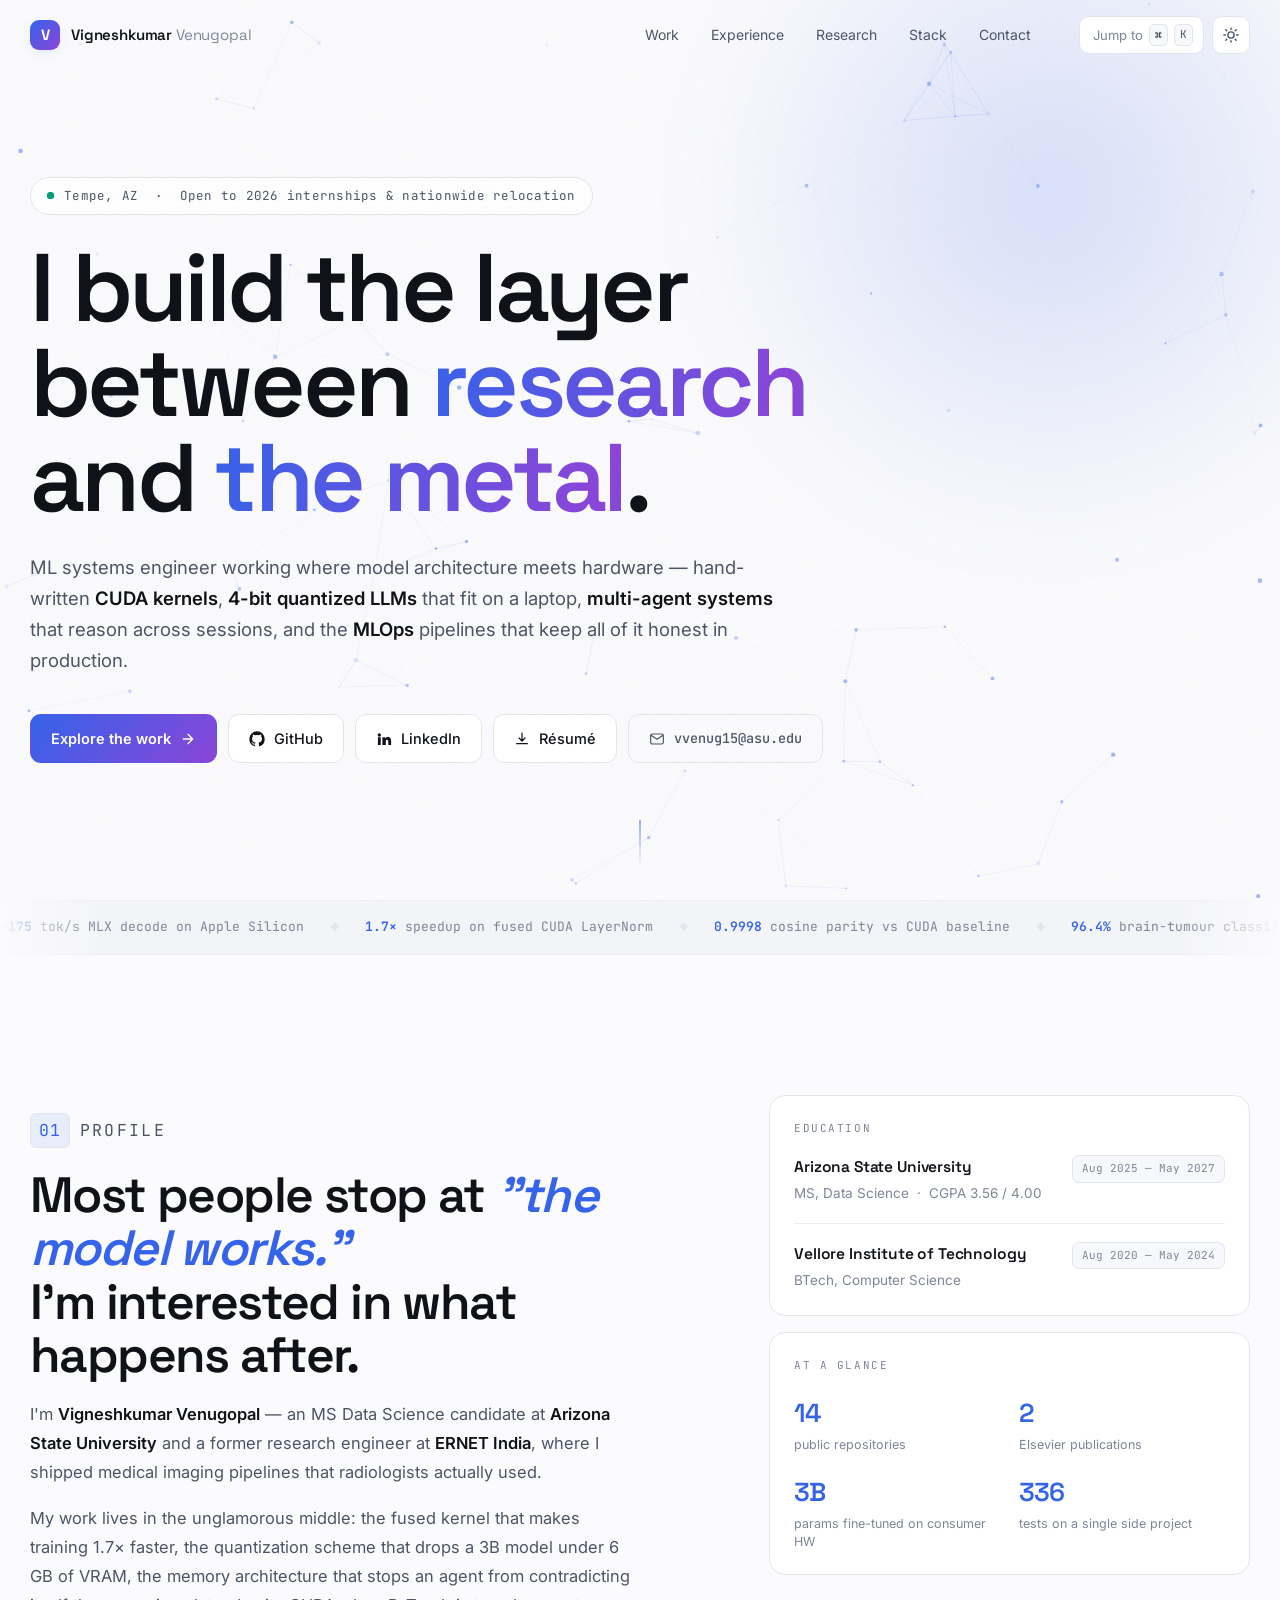
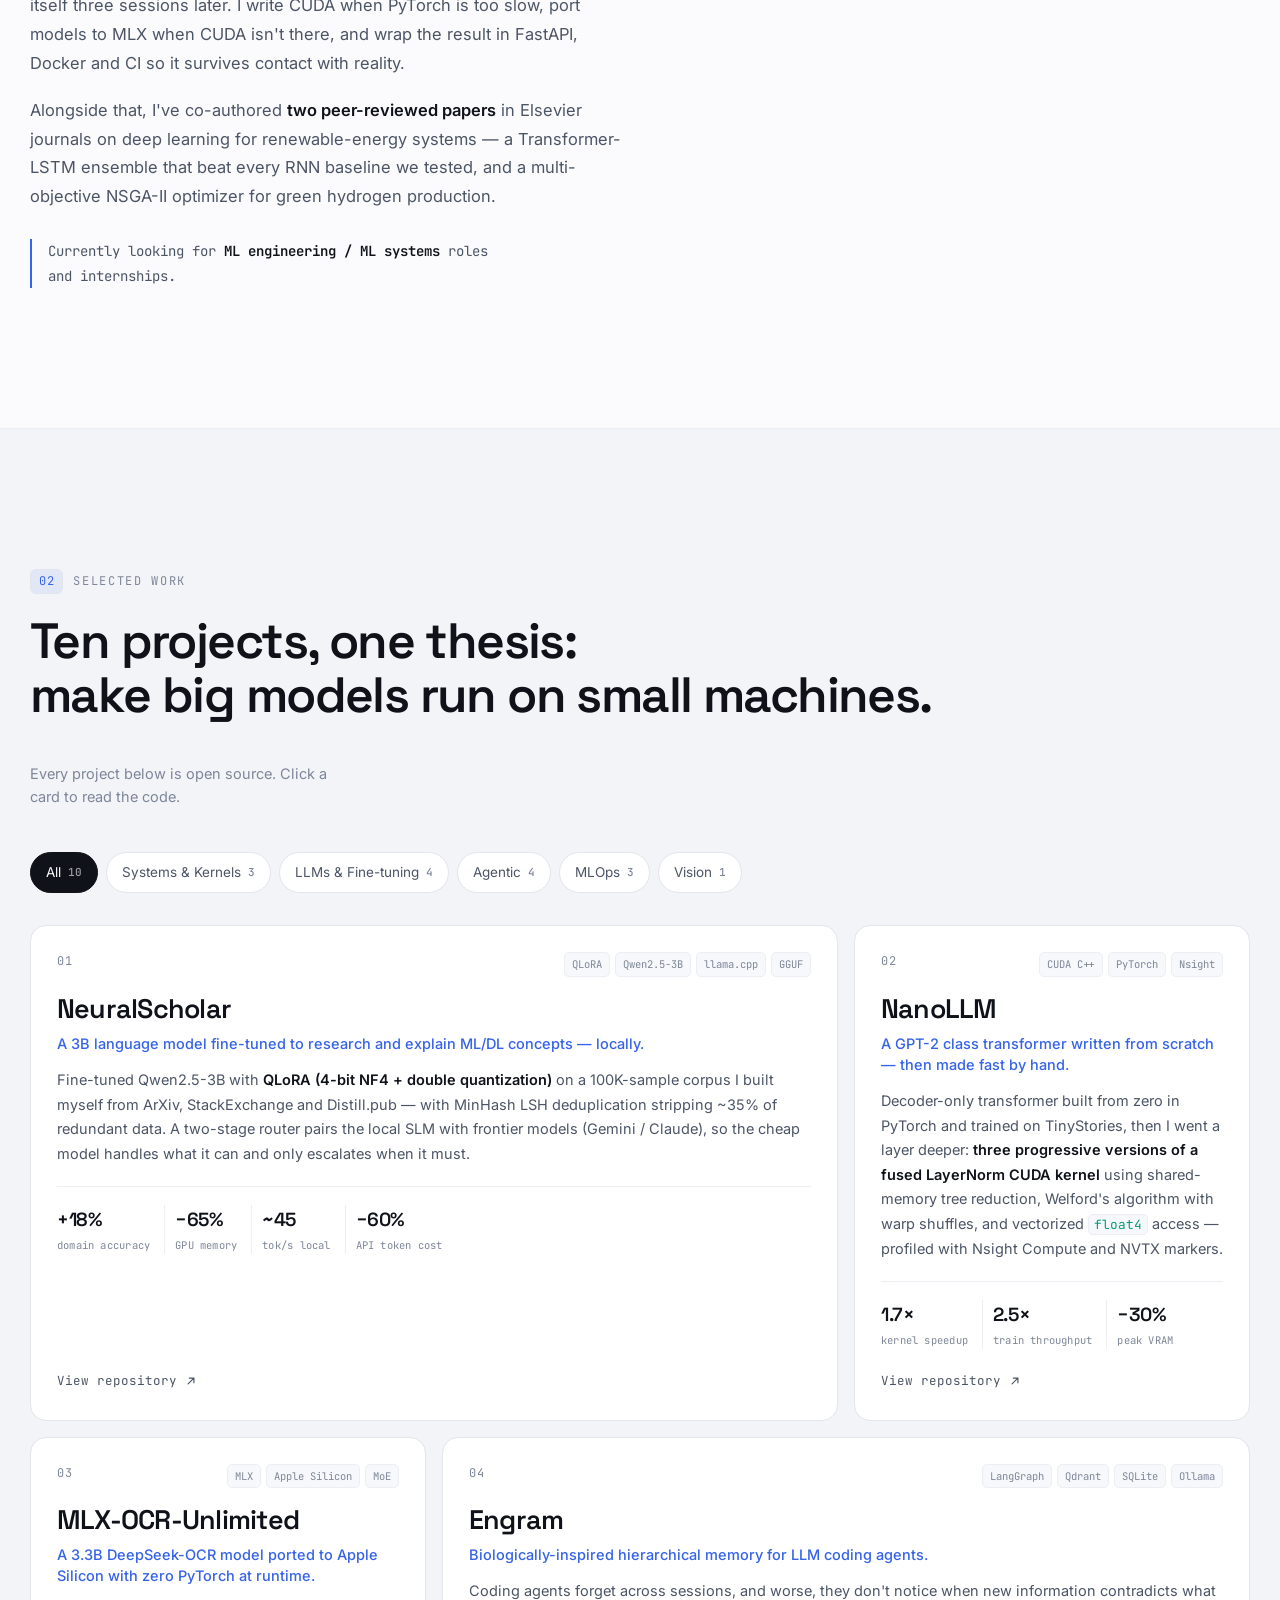
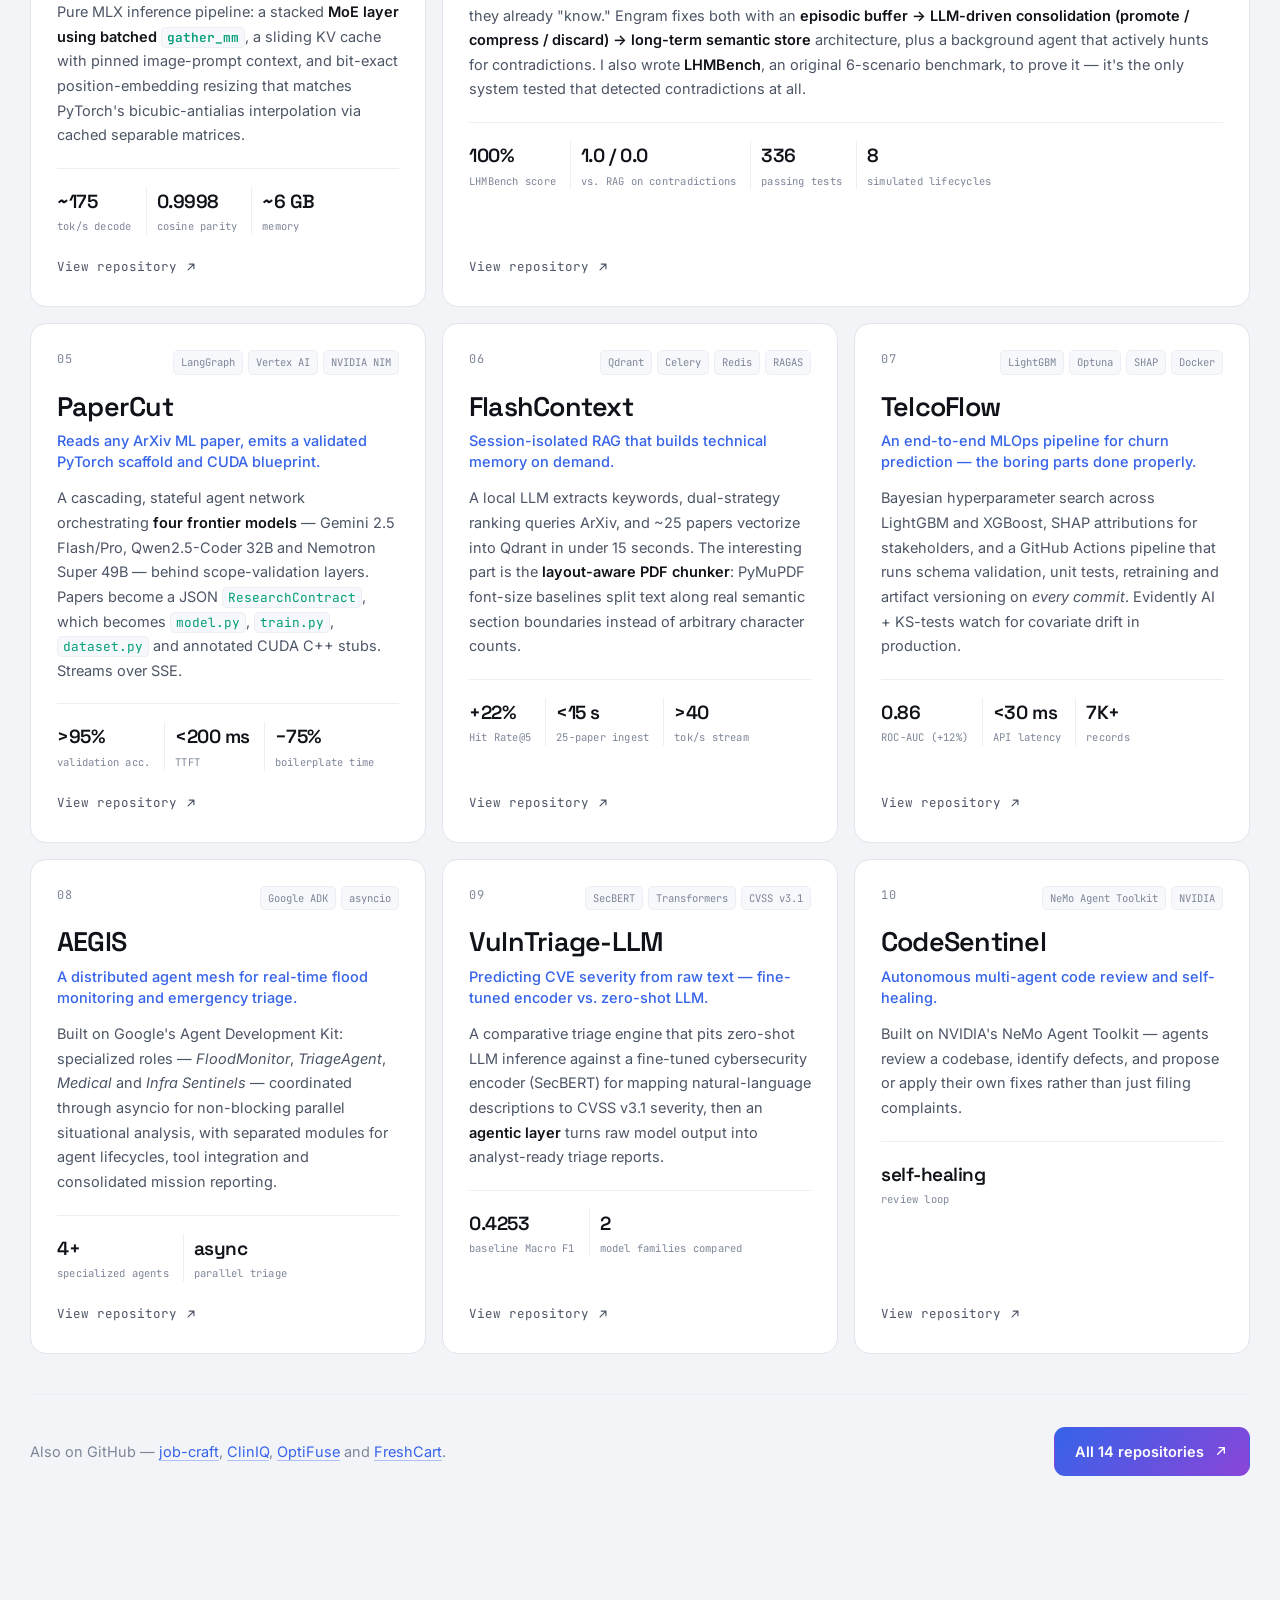
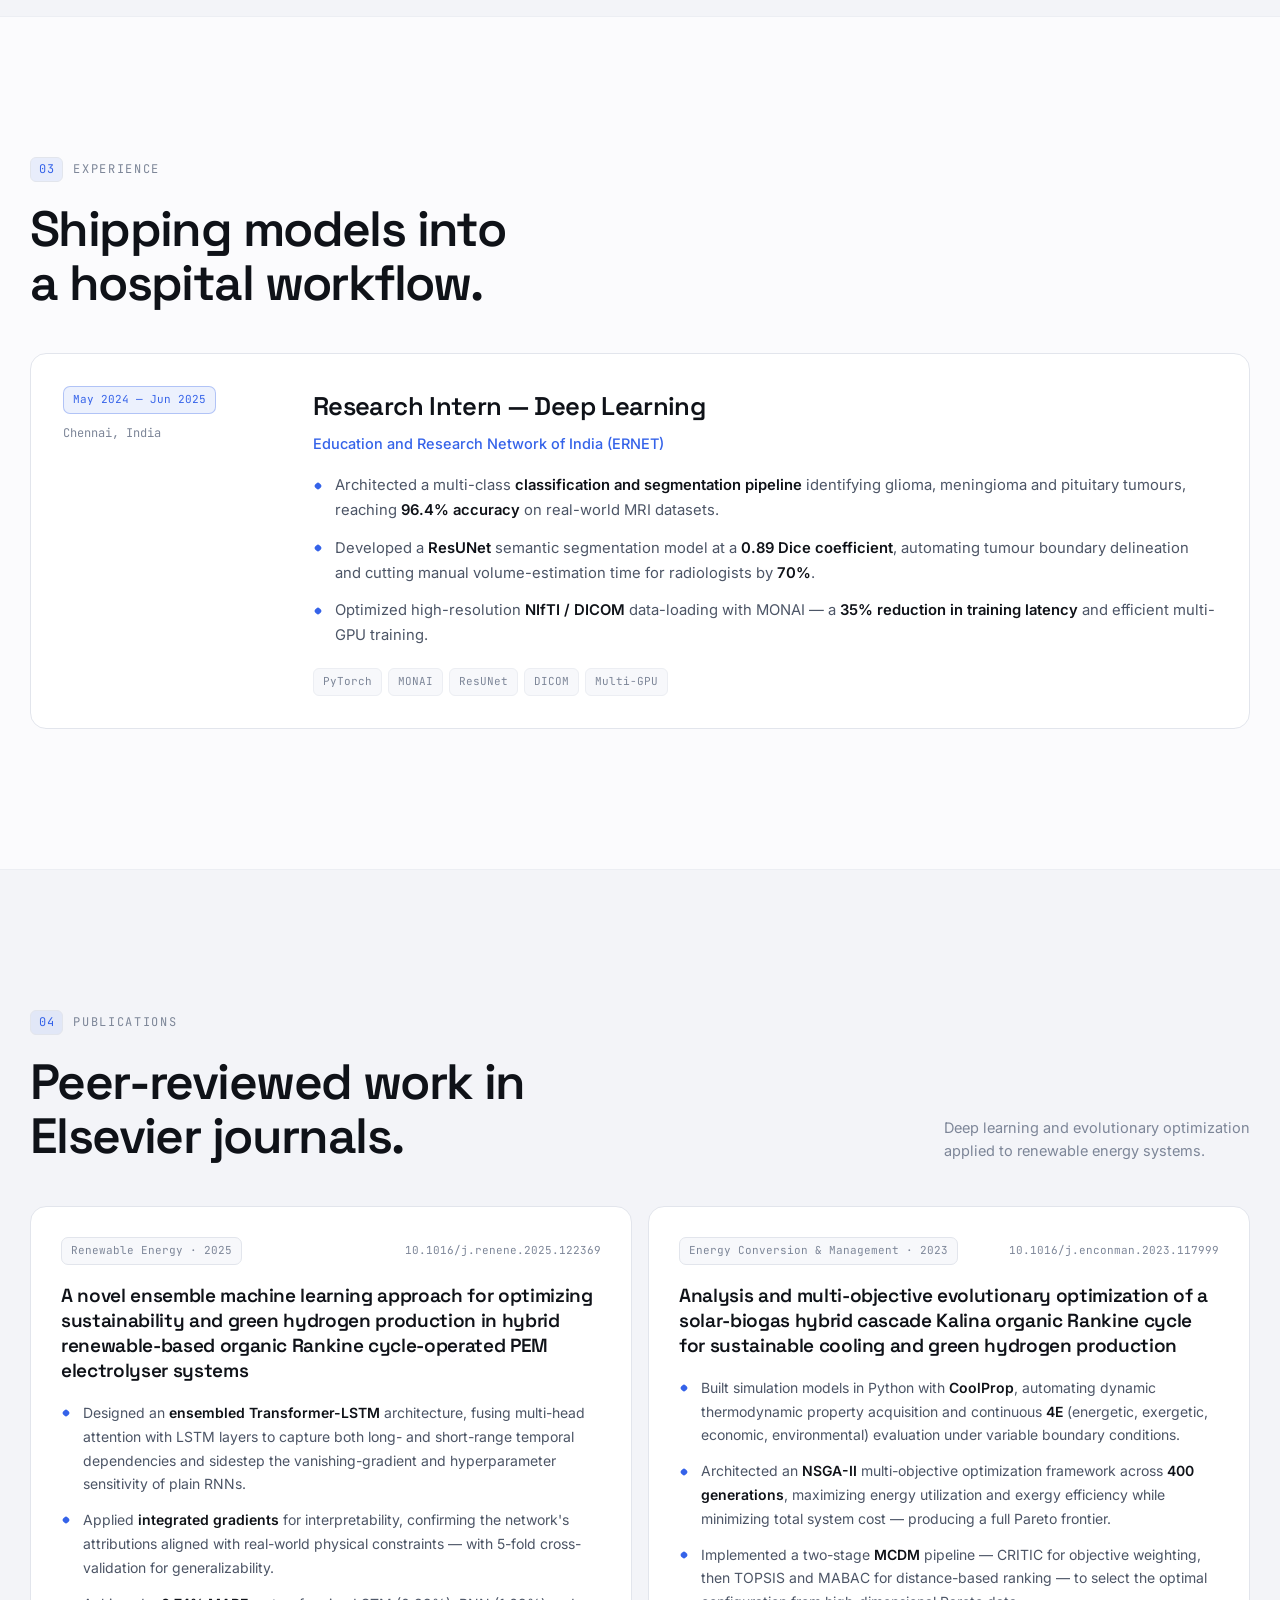
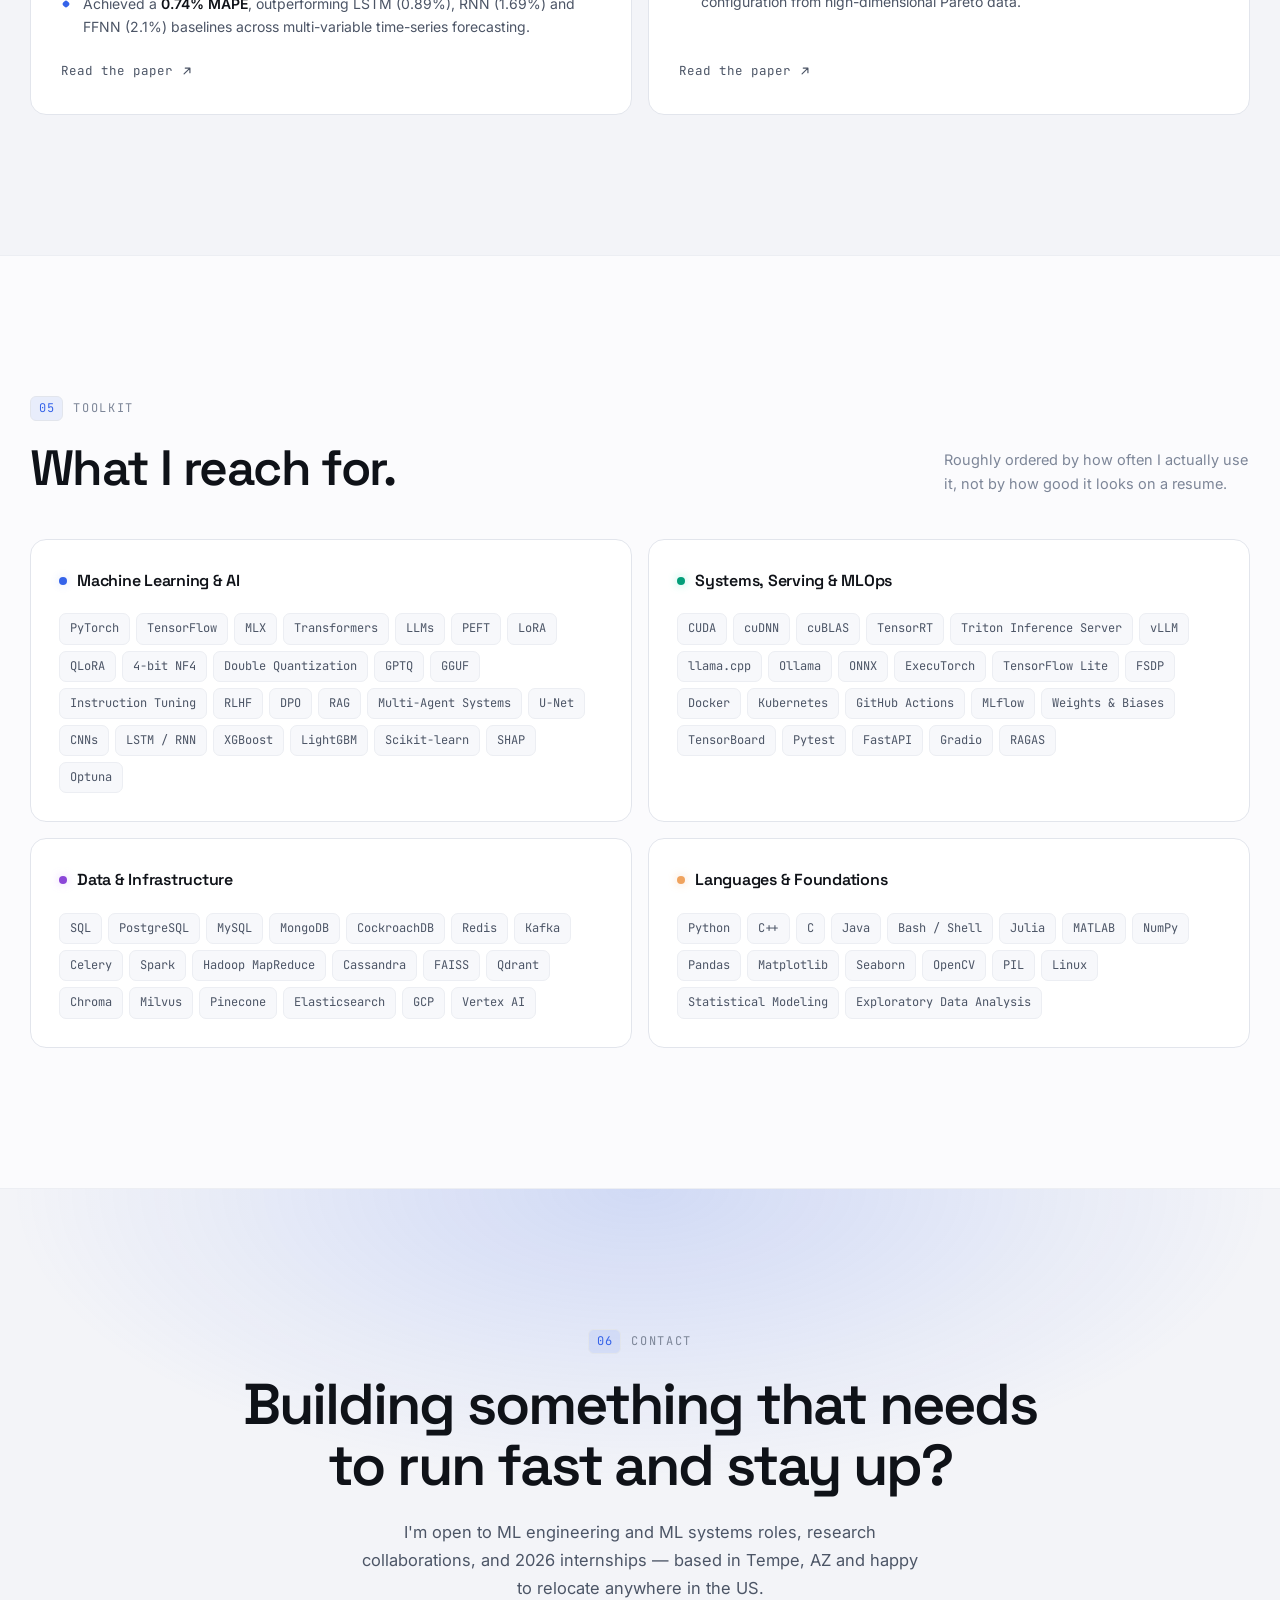
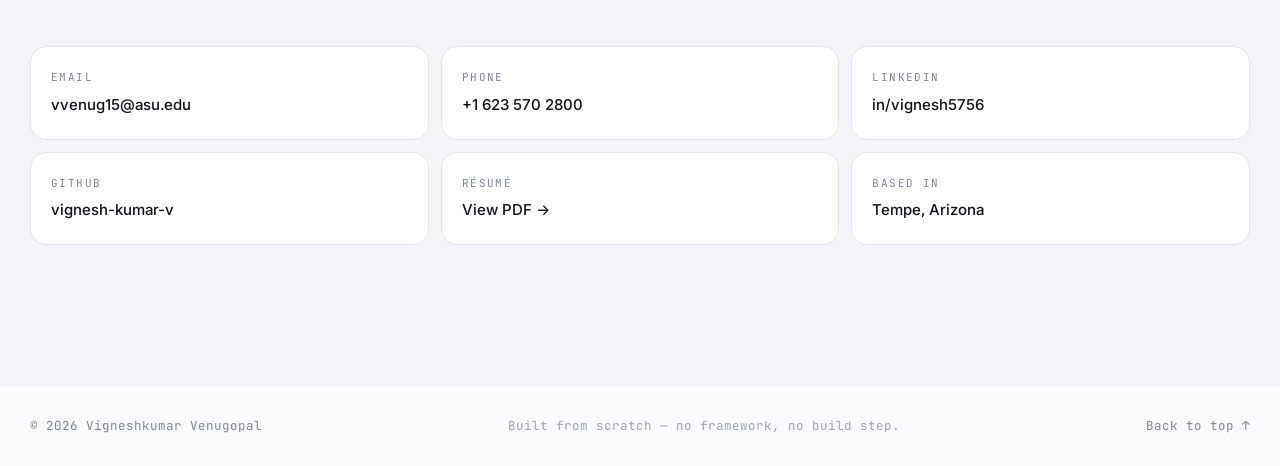
==== index.html @ b8067333 "Portfolio site Static site for vignesh-kumar-v.github.io. No framework, no build step.  - Animated n" ====
<!DOCTYPE html>
<html lang="en" data-theme="dark">
<head>
<meta charset="utf-8">
<meta name="viewport" content="width=device-width, initial-scale=1">
<title>Vigneshkumar Venugopal — ML Systems Engineer</title>
<meta name="description" content="ML systems engineer building the layer between research and hardware — CUDA kernels, quantized LLMs, agentic architectures and production MLOps. MS Data Science @ Arizona State University.">
<meta name="author" content="Vigneshkumar Venugopal">
<meta name="theme-color" content="#0a0b0d">

<meta property="og:type" content="website">
<meta property="og:title" content="Vigneshkumar Venugopal — ML Systems Engineer">
<meta property="og:description" content="CUDA kernels, quantized LLMs, agentic architectures and production MLOps.">
<meta property="og:url" content="https://vignesh-kumar-v.github.io/">
<meta property="og:image" content="https://vignesh-kumar-v.github.io/assets/img/og.png">
<meta property="og:image:width" content="1200">
<meta property="og:image:height" content="630">
<meta property="og:image:alt" content="Vigneshkumar Venugopal — ML systems at the metal. CUDA kernels, quantized LLMs, agentic architectures, production MLOps.">
<meta property="og:site_name" content="Vigneshkumar Venugopal">
<meta name="twitter:card" content="summary_large_image">
<meta name="twitter:title" content="Vigneshkumar Venugopal — ML Systems Engineer">
<meta name="twitter:description" content="CUDA kernels, quantized LLMs, agentic architectures and production MLOps.">
<meta name="twitter:image" content="https://vignesh-kumar-v.github.io/assets/img/og.png">

<link rel="canonical" href="https://vignesh-kumar-v.github.io/">
<link rel="icon" href="data:image/svg+xml,%3Csvg xmlns='http://www.w3.org/2000/svg' viewBox='0 0 100 100'%3E%3Crect width='100' height='100' rx='22' fill='%230a0b0d'/%3E%3Cpath d='M24 30 L50 74 L76 30' fill='none' stroke='%235b8cff' stroke-width='9' stroke-linecap='round' stroke-linejoin='round'/%3E%3C/svg%3E">

<link rel="preconnect" href="https://fonts.googleapis.com">
<link rel="preconnect" href="https://fonts.gstatic.com" crossorigin>
<link href="https://fonts.googleapis.com/css2?family=Space+Grotesk:wght@400;500;600;700&family=Inter:wght@400;500;600&family=JetBrains+Mono:wght@400;500;600&display=swap" rel="stylesheet">
<link rel="stylesheet" href="assets/css/style.css">
</head>
<body>

<div class="scroll-progress" id="scrollProgress"></div>
<div class="grain" aria-hidden="true"></div>

<a href="#projects" class="skip-link">Skip to projects</a>

<!-- ══════════════ NAV ══════════════ -->
<header class="nav" id="nav">
  <div class="nav__inner">
    <a href="#home" class="nav__brand">
      <span class="nav__mark" aria-hidden="true">V</span>
      <span class="nav__name">Vigneshkumar<span class="nav__dim"> Venugopal</span></span>
    </a>
    <nav class="nav__links" aria-label="Primary">
      <a href="#projects">Work</a>
      <a href="#experience">Experience</a>
      <a href="#research">Research</a>
      <a href="#stack">Stack</a>
      <a href="#contact">Contact</a>
    </nav>
    <div class="nav__actions">
      <button class="kbd-btn" id="paletteOpen" aria-label="Open command palette">
        <span>Jump to</span><kbd>⌘</kbd><kbd>K</kbd>
      </button>
      <button class="icon-btn" id="themeToggle" aria-label="Toggle colour theme" title="Toggle theme">
        <svg class="i-sun" viewBox="0 0 24 24" width="18" height="18" fill="none" stroke="currentColor" stroke-width="1.8" stroke-linecap="round"><circle cx="12" cy="12" r="4.2"/><path d="M12 2.5v2M12 19.5v2M2.5 12h2M19.5 12h2M5 5l1.4 1.4M17.6 17.6L19 19M19 5l-1.4 1.4M6.4 17.6L5 19"/></svg>
        <svg class="i-moon" viewBox="0 0 24 24" width="18" height="18" fill="none" stroke="currentColor" stroke-width="1.8" stroke-linecap="round" stroke-linejoin="round"><path d="M20 14.5A8.5 8.5 0 0 1 9.5 4a8.5 8.5 0 1 0 10.5 10.5z"/></svg>
      </button>
      <button class="icon-btn nav__burger" id="burger" aria-label="Open menu" aria-expanded="false">
        <span></span><span></span>
      </button>
    </div>
  </div>
</header>

<div class="mobile-menu" id="mobileMenu">
  <a href="#projects">Work</a>
  <a href="#experience">Experience</a>
  <a href="#research">Research</a>
  <a href="#stack">Stack</a>
  <a href="#contact">Contact</a>
</div>

<main>

<!-- ══════════════ HERO ══════════════ -->
<section class="hero" id="home">
  <canvas class="hero__canvas" id="neuralCanvas" aria-hidden="true"></canvas>
  <div class="hero__glow" aria-hidden="true"></div>

  <div class="wrap hero__inner">
    <p class="hero__eyebrow reveal">
      <span class="pulse" aria-hidden="true"></span>
      Tempe, AZ &nbsp;·&nbsp; Open to 2026 internships &amp; nationwide relocation
    </p>

    <h1 class="hero__title reveal" data-delay="1">
      I build the layer<br>
      between <em>research</em><br>
      and <em>the metal</em>.
    </h1>

    <p class="hero__lede reveal" data-delay="2">
      ML systems engineer working where model architecture meets hardware — hand-written
      <strong>CUDA kernels</strong>, <strong>4-bit quantized LLMs</strong> that fit on a laptop,
      <strong>multi-agent systems</strong> that reason across sessions, and the
      <strong>MLOps</strong> pipelines that keep all of it honest in production.
    </p>

    <div class="hero__cta reveal" data-delay="3">
      <a class="btn btn--primary" href="#projects">
        Explore the work
        <svg viewBox="0 0 24 24" width="16" height="16" fill="none" stroke="currentColor" stroke-width="2" stroke-linecap="round" stroke-linejoin="round"><path d="M5 12h13M12 5l7 7-7 7"/></svg>
      </a>
      <a class="btn" href="https://github.com/vignesh-kumar-v" target="_blank" rel="noopener">
        <svg viewBox="0 0 24 24" width="16" height="16" fill="currentColor"><path d="M12 .5A11.5 11.5 0 0 0 .5 12a11.5 11.5 0 0 0 7.86 10.92c.58.1.79-.25.79-.56v-2c-3.2.7-3.88-1.37-3.88-1.37-.53-1.34-1.29-1.7-1.29-1.7-1.05-.72.08-.7.08-.7 1.16.08 1.77 1.2 1.77 1.2 1.03 1.77 2.7 1.26 3.36.96.1-.75.4-1.26.73-1.55-2.56-.29-5.25-1.28-5.25-5.7 0-1.26.45-2.29 1.19-3.1-.12-.29-.52-1.47.11-3.05 0 0 .97-.31 3.18 1.18a11 11 0 0 1 5.79 0c2.2-1.5 3.17-1.18 3.17-1.18.63 1.58.24 2.76.12 3.05.74.81 1.19 1.84 1.19 3.1 0 4.43-2.7 5.4-5.27 5.69.41.36.78 1.06.78 2.14v3.17c0 .31.2.67.8.56A11.5 11.5 0 0 0 23.5 12 11.5 11.5 0 0 0 12 .5z"/></svg>
        GitHub
      </a>
      <a class="btn" href="https://www.linkedin.com/in/vignesh5756" target="_blank" rel="noopener">
        <svg viewBox="0 0 24 24" width="16" height="16" fill="currentColor"><path d="M4.98 3.5a2.5 2.5 0 1 1 0 5 2.5 2.5 0 0 1 0-5zM2.9 21h4.2V9.4H2.9V21zM9.6 9.4h4v1.6h.06c.56-1 1.93-2.1 3.97-2.1 4.25 0 5.03 2.7 5.03 6.22V21h-4.2v-5.1c0-1.22-.02-2.8-1.75-2.8-1.76 0-2.03 1.34-2.03 2.72V21H9.6V9.4z"/></svg>
        LinkedIn
      </a>
      <a class="btn" href="assets/Vigneshkumar-Venugopal-Resume.pdf" target="_blank" rel="noopener">
        <svg viewBox="0 0 24 24" width="16" height="16" fill="none" stroke="currentColor" stroke-width="1.8" stroke-linecap="round" stroke-linejoin="round"><path d="M12 3v12M7.5 10.5L12 15l4.5-4.5M4 19h16"/></svg>
        Résumé
      </a>
      <button class="btn btn--ghost" id="copyEmail" data-email="vvenug15@asu.edu">
        <svg viewBox="0 0 24 24" width="16" height="16" fill="none" stroke="currentColor" stroke-width="1.8" stroke-linecap="round" stroke-linejoin="round"><rect x="2.5" y="4.5" width="19" height="15" rx="2.5"/><path d="M3 6.5l9 6 9-6"/></svg>
        <span class="copy-label">vvenug15@asu.edu</span>
      </button>
    </div>
  </div>

  <div class="hero__scroll" aria-hidden="true"><span></span></div>
</section>

<!-- ══════════════ METRICS TICKER ══════════════ -->
<section class="ticker" aria-label="Selected results">
  <div class="ticker__track">
    <div class="ticker__set">
      <span><b>~175</b> tok/s MLX decode on Apple Silicon</span><i>◆</i>
      <span><b>1.7×</b> speedup on fused CUDA LayerNorm</span><i>◆</i>
      <span><b>0.9998</b> cosine parity vs CUDA baseline</span><i>◆</i>
      <span><b>96.4%</b> brain-tumour classification accuracy</span><i>◆</i>
      <span><b>0.74%</b> MAPE — SOTA hybrid-energy forecast</span><i>◆</i>
      <span><b>&lt;6 GB</b> VRAM for a 3B fine-tuned LLM</span><i>◆</i>
      <span><b>&lt;30 ms</b> production inference latency</span><i>◆</i>
      <span><b>2</b> peer-reviewed Elsevier publications</span><i>◆</i>
    </div>
    <div class="ticker__set" aria-hidden="true">
      <span><b>~175</b> tok/s MLX decode on Apple Silicon</span><i>◆</i>
      <span><b>1.7×</b> speedup on fused CUDA LayerNorm</span><i>◆</i>
      <span><b>0.9998</b> cosine parity vs CUDA baseline</span><i>◆</i>
      <span><b>96.4%</b> brain-tumour classification accuracy</span><i>◆</i>
      <span><b>0.74%</b> MAPE — SOTA hybrid-energy forecast</span><i>◆</i>
      <span><b>&lt;6 GB</b> VRAM for a 3B fine-tuned LLM</span><i>◆</i>
      <span><b>&lt;30 ms</b> production inference latency</span><i>◆</i>
      <span><b>2</b> peer-reviewed Elsevier publications</span><i>◆</i>
    </div>
  </div>
</section>

<!-- ══════════════ ABOUT ══════════════ -->
<section class="section" id="about">
  <div class="wrap about">
    <div class="about__text reveal">
      <p class="sec-label"><span>01</span> Profile</p>
      <h2 class="sec-title">Most people stop at <em>"the model works."</em><br>I'm interested in what happens after.</h2>
      <p>
        I'm <strong>Vigneshkumar Venugopal</strong> — an MS Data Science candidate at
        <strong>Arizona State University</strong> and a former research engineer at
        <strong>ERNET India</strong>, where I shipped medical imaging pipelines that radiologists actually used.
      </p>
      <p>
        My work lives in the unglamorous middle: the fused kernel that makes training 1.7× faster, the
        quantization scheme that drops a 3B model under 6 GB of VRAM, the memory architecture that stops
        an agent from contradicting itself three sessions later. I write CUDA when PyTorch is too slow,
        port models to MLX when CUDA isn't there, and wrap the result in FastAPI, Docker and CI so it
        survives contact with reality.
      </p>
      <p>
        Alongside that, I've co-authored <strong>two peer-reviewed papers</strong> in Elsevier journals on
        deep learning for renewable-energy systems — a Transformer-LSTM ensemble that beat every RNN
        baseline we tested, and a multi-objective NSGA-II optimizer for green hydrogen production.
      </p>
      <p class="about__sign">Currently looking for <strong>ML engineering / ML systems</strong> roles and internships.</p>
    </div>

    <aside class="about__side reveal" data-delay="1">
      <div class="card card--stat">
        <p class="card__k">Education</p>
        <div class="edu">
          <div class="edu__row">
            <div>
              <h3>Arizona State University</h3>
              <p>MS, Data Science &nbsp;·&nbsp; CGPA 3.56 / 4.00</p>
            </div>
            <span class="chip">Aug 2025 — May 2027</span>
          </div>
          <div class="edu__row">
            <div>
              <h3>Vellore Institute of Technology</h3>
              <p>BTech, Computer Science</p>
            </div>
            <span class="chip">Aug 2020 — May 2024</span>
          </div>
        </div>
      </div>

      <div class="card card--stat">
        <p class="card__k">At a glance</p>
        <ul class="glance">
          <li><b>14</b><span>public repositories</span></li>
          <li><b>2</b><span>Elsevier publications</span></li>
          <li><b>3B</b><span>params fine-tuned on consumer HW</span></li>
          <li><b>336</b><span>tests on a single side project</span></li>
        </ul>
      </div>
    </aside>
  </div>
</section>

<!-- ══════════════ PROJECTS ══════════════ -->
<section class="section section--alt" id="projects">
  <div class="wrap">
    <div class="sec-head reveal">
      <div>
        <p class="sec-label"><span>02</span> Selected work</p>
        <h2 class="sec-title">Ten projects, one thesis:<br>make big models run on small machines.</h2>
      </div>
      <p class="sec-note">Every project below is open source. Click a card to read the code.</p>
    </div>

    <div class="filters reveal" role="tablist" aria-label="Filter projects">
      <button class="filter is-active" data-filter="all" role="tab" aria-selected="true">All <b>10</b></button>
      <button class="filter" data-filter="systems" role="tab" aria-selected="false">Systems &amp; Kernels <b>3</b></button>
      <button class="filter" data-filter="llm" role="tab" aria-selected="false">LLMs &amp; Fine-tuning <b>4</b></button>
      <button class="filter" data-filter="agents" role="tab" aria-selected="false">Agentic <b>4</b></button>
      <button class="filter" data-filter="mlops" role="tab" aria-selected="false">MLOps <b>3</b></button>
      <button class="filter" data-filter="vision" role="tab" aria-selected="false">Vision <b>1</b></button>
    </div>

    <div class="grid" id="projectGrid">

      <!-- 1 -->
      <article class="proj proj--wide reveal" data-tags="systems llm">
        <div class="proj__top">
          <p class="proj__idx">01</p>
          <div class="proj__tags"><span>QLoRA</span><span>Qwen2.5-3B</span><span>llama.cpp</span><span>GGUF</span></div>
        </div>
        <h3 class="proj__name">NeuralScholar</h3>
        <p class="proj__sub">A 3B language model fine-tuned to research and explain ML/DL concepts — locally.</p>
        <p class="proj__body">
          Fine-tuned Qwen2.5-3B with <strong>QLoRA (4-bit NF4 + double quantization)</strong> on a 100K-sample corpus
          I built myself from ArXiv, StackExchange and Distill.pub — with MinHash LSH deduplication stripping ~35% of
          redundant data. A two-stage router pairs the local SLM with frontier models (Gemini / Claude), so the
          cheap model handles what it can and only escalates when it must.
        </p>
        <ul class="metrics">
          <li><b>+18%</b><span>domain accuracy</span></li>
          <li><b>−65%</b><span>GPU memory</span></li>
          <li><b>~45</b><span>tok/s local</span></li>
          <li><b>−60%</b><span>API token cost</span></li>
        </ul>
        <a class="proj__link" href="https://github.com/vignesh-kumar-v/NeuralScholar" target="_blank" rel="noopener">
          View repository <svg viewBox="0 0 24 24" width="14" height="14" fill="none" stroke="currentColor" stroke-width="2" stroke-linecap="round" stroke-linejoin="round"><path d="M7 17L17 7M9 7h8v8"/></svg>
        </a>
      </article>

      <!-- 2 -->
      <article class="proj reveal" data-tags="systems" data-delay="1">
        <div class="proj__top">
          <p class="proj__idx">02</p>
          <div class="proj__tags"><span>CUDA C++</span><span>PyTorch</span><span>Nsight</span></div>
        </div>
        <h3 class="proj__name">NanoLLM</h3>
        <p class="proj__sub">A GPT-2 class transformer written from scratch — then made fast by hand.</p>
        <p class="proj__body">
          Decoder-only transformer built from zero in PyTorch and trained on TinyStories, then I went a layer
          deeper: <strong>three progressive versions of a fused LayerNorm CUDA kernel</strong> using shared-memory
          tree reduction, Welford's algorithm with warp shuffles, and vectorized <code>float4</code> access —
          profiled with Nsight Compute and NVTX markers.
        </p>
        <ul class="metrics">
          <li><b>1.7×</b><span>kernel speedup</span></li>
          <li><b>2.5×</b><span>train throughput</span></li>
          <li><b>−30%</b><span>peak VRAM</span></li>
        </ul>
        <a class="proj__link" href="https://github.com/vignesh-kumar-v/LLMs" target="_blank" rel="noopener">
          View repository <svg viewBox="0 0 24 24" width="14" height="14" fill="none" stroke="currentColor" stroke-width="2" stroke-linecap="round" stroke-linejoin="round"><path d="M7 17L17 7M9 7h8v8"/></svg>
        </a>
      </article>

      <!-- 3 -->
      <article class="proj reveal" data-tags="systems vision" data-delay="2">
        <div class="proj__top">
          <p class="proj__idx">03</p>
          <div class="proj__tags"><span>MLX</span><span>Apple Silicon</span><span>MoE</span></div>
        </div>
        <h3 class="proj__name">MLX-OCR-Unlimited</h3>
        <p class="proj__sub">A 3.3B DeepSeek-OCR model ported to Apple Silicon with zero PyTorch at runtime.</p>
        <p class="proj__body">
          Pure MLX inference pipeline: a stacked <strong>MoE layer using batched <code>gather_mm</code></strong>,
          a sliding KV cache with pinned image-prompt context, and bit-exact position-embedding resizing that
          matches PyTorch's bicubic-antialias interpolation via cached separable matrices.
        </p>
        <ul class="metrics">
          <li><b>~175</b><span>tok/s decode</span></li>
          <li><b>0.9998</b><span>cosine parity</span></li>
          <li><b>~6 GB</b><span>memory</span></li>
        </ul>
        <a class="proj__link" href="https://github.com/vignesh-kumar-v/mlx-ocr-unlimited" target="_blank" rel="noopener">
          View repository <svg viewBox="0 0 24 24" width="14" height="14" fill="none" stroke="currentColor" stroke-width="2" stroke-linecap="round" stroke-linejoin="round"><path d="M7 17L17 7M9 7h8v8"/></svg>
        </a>
      </article>

      <!-- 4 -->
      <article class="proj proj--wide reveal" data-tags="agents">
        <div class="proj__top">
          <p class="proj__idx">04</p>
          <div class="proj__tags"><span>LangGraph</span><span>Qdrant</span><span>SQLite</span><span>Ollama</span></div>
        </div>
        <h3 class="proj__name">Engram</h3>
        <p class="proj__sub">Biologically-inspired hierarchical memory for LLM coding agents.</p>
        <p class="proj__body">
          Coding agents forget across sessions, and worse, they don't notice when new information contradicts
          what they already "know." Engram fixes both with an <strong>episodic buffer → LLM-driven consolidation
          (promote / compress / discard) → long-term semantic store</strong> architecture, plus a background agent
          that actively hunts for contradictions. I also wrote <strong>LHMBench</strong>, an original 6-scenario
          benchmark, to prove it — it's the only system tested that detected contradictions at all.
        </p>
        <ul class="metrics">
          <li><b>100%</b><span>LHMBench score</span></li>
          <li><b>1.0 / 0.0</b><span>vs. RAG on contradictions</span></li>
          <li><b>336</b><span>passing tests</span></li>
          <li><b>8</b><span>simulated lifecycles</span></li>
        </ul>
        <a class="proj__link" href="https://github.com/vignesh-kumar-v/Engram" target="_blank" rel="noopener">
          View repository <svg viewBox="0 0 24 24" width="14" height="14" fill="none" stroke="currentColor" stroke-width="2" stroke-linecap="round" stroke-linejoin="round"><path d="M7 17L17 7M9 7h8v8"/></svg>
        </a>
      </article>

      <!-- 5 -->
      <article class="proj reveal" data-tags="agents llm" data-delay="1">
        <div class="proj__top">
          <p class="proj__idx">05</p>
          <div class="proj__tags"><span>LangGraph</span><span>Vertex AI</span><span>NVIDIA NIM</span></div>
        </div>
        <h3 class="proj__name">PaperCut</h3>
        <p class="proj__sub">Reads any ArXiv ML paper, emits a validated PyTorch scaffold and CUDA blueprint.</p>
        <p class="proj__body">
          A cascading, stateful agent network orchestrating <strong>four frontier models</strong> — Gemini 2.5
          Flash/Pro, Qwen2.5-Coder 32B and Nemotron Super 49B — behind scope-validation layers. Papers become a
          JSON <code>ResearchContract</code>, which becomes <code>model.py</code>, <code>train.py</code>,
          <code>dataset.py</code> and annotated CUDA C++ stubs. Streams over SSE.
        </p>
        <ul class="metrics">
          <li><b>&gt;95%</b><span>validation acc.</span></li>
          <li><b>&lt;200 ms</b><span>TTFT</span></li>
          <li><b>−75%</b><span>boilerplate time</span></li>
        </ul>
        <a class="proj__link" href="https://github.com/vignesh-kumar-v/PaperCut" target="_blank" rel="noopener">
          View repository <svg viewBox="0 0 24 24" width="14" height="14" fill="none" stroke="currentColor" stroke-width="2" stroke-linecap="round" stroke-linejoin="round"><path d="M7 17L17 7M9 7h8v8"/></svg>
        </a>
      </article>

      <!-- 6 -->
      <article class="proj reveal" data-tags="llm mlops" data-delay="2">
        <div class="proj__top">
          <p class="proj__idx">06</p>
          <div class="proj__tags"><span>Qdrant</span><span>Celery</span><span>Redis</span><span>RAGAS</span></div>
        </div>
        <h3 class="proj__name">FlashContext</h3>
        <p class="proj__sub">Session-isolated RAG that builds technical memory on demand.</p>
        <p class="proj__body">
          A local LLM extracts keywords, dual-strategy ranking queries ArXiv, and ~25 papers vectorize into
          Qdrant in under 15 seconds. The interesting part is the <strong>layout-aware PDF chunker</strong>:
          PyMuPDF font-size baselines split text along real semantic section boundaries instead of arbitrary
          character counts.
        </p>
        <ul class="metrics">
          <li><b>+22%</b><span>Hit Rate@5</span></li>
          <li><b>&lt;15 s</b><span>25-paper ingest</span></li>
          <li><b>&gt;40</b><span>tok/s stream</span></li>
        </ul>
        <a class="proj__link" href="https://github.com/vignesh-kumar-v/FlashContext" target="_blank" rel="noopener">
          View repository <svg viewBox="0 0 24 24" width="14" height="14" fill="none" stroke="currentColor" stroke-width="2" stroke-linecap="round" stroke-linejoin="round"><path d="M7 17L17 7M9 7h8v8"/></svg>
        </a>
      </article>

      <!-- 7 -->
      <article class="proj reveal" data-tags="mlops">
        <div class="proj__top">
          <p class="proj__idx">07</p>
          <div class="proj__tags"><span>LightGBM</span><span>Optuna</span><span>SHAP</span><span>Docker</span></div>
        </div>
        <h3 class="proj__name">TelcoFlow</h3>
        <p class="proj__sub">An end-to-end MLOps pipeline for churn prediction — the boring parts done properly.</p>
        <p class="proj__body">
          Bayesian hyperparameter search across LightGBM and XGBoost, SHAP attributions for stakeholders, and a
          GitHub Actions pipeline that runs schema validation, unit tests, retraining and artifact versioning on
          <em>every commit</em>. Evidently AI + KS-tests watch for covariate drift in production.
        </p>
        <ul class="metrics">
          <li><b>0.86</b><span>ROC-AUC (+12%)</span></li>
          <li><b>&lt;30 ms</b><span>API latency</span></li>
          <li><b>7K+</b><span>records</span></li>
        </ul>
        <a class="proj__link" href="https://github.com/vignesh-kumar-v/TelcoFlow-CI-CD" target="_blank" rel="noopener">
          View repository <svg viewBox="0 0 24 24" width="14" height="14" fill="none" stroke="currentColor" stroke-width="2" stroke-linecap="round" stroke-linejoin="round"><path d="M7 17L17 7M9 7h8v8"/></svg>
        </a>
      </article>

      <!-- 8 -->
      <article class="proj reveal" data-tags="agents" data-delay="1">
        <div class="proj__top">
          <p class="proj__idx">08</p>
          <div class="proj__tags"><span>Google ADK</span><span>asyncio</span></div>
        </div>
        <h3 class="proj__name">AEGIS</h3>
        <p class="proj__sub">A distributed agent mesh for real-time flood monitoring and emergency triage.</p>
        <p class="proj__body">
          Built on Google's Agent Development Kit: specialized roles — <em>FloodMonitor</em>, <em>TriageAgent</em>,
          <em>Medical</em> and <em>Infra Sentinels</em> — coordinated through asyncio for non-blocking parallel
          situational analysis, with separated modules for agent lifecycles, tool integration and consolidated
          mission reporting.
        </p>
        <ul class="metrics">
          <li><b>4+</b><span>specialized agents</span></li>
          <li><b>async</b><span>parallel triage</span></li>
        </ul>
        <a class="proj__link" href="https://github.com/vignesh-kumar-v/AEGIS-Multi-Agent-system" target="_blank" rel="noopener">
          View repository <svg viewBox="0 0 24 24" width="14" height="14" fill="none" stroke="currentColor" stroke-width="2" stroke-linecap="round" stroke-linejoin="round"><path d="M7 17L17 7M9 7h8v8"/></svg>
        </a>
      </article>

      <!-- 9 -->
      <article class="proj reveal" data-tags="llm mlops" data-delay="2">
        <div class="proj__top">
          <p class="proj__idx">09</p>
          <div class="proj__tags"><span>SecBERT</span><span>Transformers</span><span>CVSS v3.1</span></div>
        </div>
        <h3 class="proj__name">VulnTriage-LLM</h3>
        <p class="proj__sub">Predicting CVE severity from raw text — fine-tuned encoder vs. zero-shot LLM.</p>
        <p class="proj__body">
          A comparative triage engine that pits zero-shot LLM inference against a fine-tuned cybersecurity
          encoder (SecBERT) for mapping natural-language descriptions to CVSS v3.1 severity, then an
          <strong>agentic layer</strong> turns raw model output into analyst-ready triage reports.
        </p>
        <ul class="metrics">
          <li><b>0.4253</b><span>baseline Macro F1</span></li>
          <li><b>2</b><span>model families compared</span></li>
        </ul>
        <a class="proj__link" href="https://github.com/vignesh-kumar-v/VulnTriage-LLM" target="_blank" rel="noopener">
          View repository <svg viewBox="0 0 24 24" width="14" height="14" fill="none" stroke="currentColor" stroke-width="2" stroke-linecap="round" stroke-linejoin="round"><path d="M7 17L17 7M9 7h8v8"/></svg>
        </a>
      </article>

      <!-- 10 -->
      <article class="proj reveal" data-tags="agents">
        <div class="proj__top">
          <p class="proj__idx">10</p>
          <div class="proj__tags"><span>NeMo Agent Toolkit</span><span>NVIDIA</span></div>
        </div>
        <h3 class="proj__name">CodeSentinel</h3>
        <p class="proj__sub">Autonomous multi-agent code review and self-healing.</p>
        <p class="proj__body">
          Built on NVIDIA's NeMo Agent Toolkit — agents review a codebase, identify defects, and propose or
          apply their own fixes rather than just filing complaints.
        </p>
        <ul class="metrics">
          <li><b>self-healing</b><span>review loop</span></li>
        </ul>
        <a class="proj__link" href="https://github.com/vignesh-kumar-v/codesentinel" target="_blank" rel="noopener">
          View repository <svg viewBox="0 0 24 24" width="14" height="14" fill="none" stroke="currentColor" stroke-width="2" stroke-linecap="round" stroke-linejoin="round"><path d="M7 17L17 7M9 7h8v8"/></svg>
        </a>
      </article>

    </div>

    <p class="grid__empty" id="gridEmpty" hidden>No projects in that category yet.</p>

    <div class="more reveal">
      <p>Also on GitHub — <a href="https://github.com/vignesh-kumar-v/job-craft" target="_blank" rel="noopener">job-craft</a>,
        <a href="https://github.com/vignesh-kumar-v/ClinIQ" target="_blank" rel="noopener">ClinIQ</a>,
        <a href="https://github.com/vignesh-kumar-v/OptiFuse" target="_blank" rel="noopener">OptiFuse</a> and
        <a href="https://github.com/vignesh-kumar-v/FreshCart" target="_blank" rel="noopener">FreshCart</a>.</p>
      <a class="btn btn--primary" href="https://github.com/vignesh-kumar-v?tab=repositories" target="_blank" rel="noopener">
        All 14 repositories
        <svg viewBox="0 0 24 24" width="16" height="16" fill="none" stroke="currentColor" stroke-width="2" stroke-linecap="round" stroke-linejoin="round"><path d="M7 17L17 7M9 7h8v8"/></svg>
      </a>
    </div>
  </div>
</section>

<!-- ══════════════ EXPERIENCE ══════════════ -->
<section class="section" id="experience">
  <div class="wrap">
    <div class="sec-head reveal">
      <div>
        <p class="sec-label"><span>03</span> Experience</p>
        <h2 class="sec-title">Shipping models into<br>a hospital workflow.</h2>
      </div>
    </div>

    <div class="timeline">
      <article class="tl reveal">
        <div class="tl__meta">
          <span class="chip chip--live">May 2024 — Jun 2025</span>
          <p class="tl__loc">Chennai, India</p>
        </div>
        <div class="tl__body">
          <h3>Research Intern — Deep Learning</h3>
          <p class="tl__org">Education and Research Network of India (ERNET)</p>
          <ul class="bullets">
            <li>Architected a multi-class <strong>classification and segmentation pipeline</strong> identifying glioma, meningioma and pituitary tumours, reaching <strong>96.4% accuracy</strong> on real-world MRI datasets.</li>
            <li>Developed a <strong>ResUNet</strong> semantic segmentation model at a <strong>0.89 Dice coefficient</strong>, automating tumour boundary delineation and cutting manual volume-estimation time for radiologists by <strong>70%</strong>.</li>
            <li>Optimized high-resolution <strong>NIfTI / DICOM</strong> data-loading with MONAI — a <strong>35% reduction in training latency</strong> and efficient multi-GPU training.</li>
          </ul>
          <div class="tl__tags"><span>PyTorch</span><span>MONAI</span><span>ResUNet</span><span>DICOM</span><span>Multi-GPU</span></div>
        </div>
      </article>
    </div>
  </div>
</section>

<!-- ══════════════ RESEARCH ══════════════ -->
<section class="section section--alt" id="research">
  <div class="wrap">
    <div class="sec-head reveal">
      <div>
        <p class="sec-label"><span>04</span> Publications</p>
        <h2 class="sec-title">Peer-reviewed work in<br>Elsevier journals.</h2>
      </div>
      <p class="sec-note">Deep learning and evolutionary optimization applied to renewable energy systems.</p>
    </div>

    <div class="papers">
      <article class="paper reveal">
        <div class="paper__badge">
          <span class="chip">Renewable Energy · 2025</span>
          <p class="paper__doi">10.1016/j.renene.2025.122369</p>
        </div>
        <h3>A novel ensemble machine learning approach for optimizing sustainability and green hydrogen production in hybrid renewable-based organic Rankine cycle-operated PEM electrolyser systems</h3>
        <ul class="bullets">
          <li>Designed an <strong>ensembled Transformer-LSTM</strong> architecture, fusing multi-head attention with LSTM layers to capture both long- and short-range temporal dependencies and sidestep the vanishing-gradient and hyperparameter sensitivity of plain RNNs.</li>
          <li>Applied <strong>integrated gradients</strong> for interpretability, confirming the network's attributions aligned with real-world physical constraints — with 5-fold cross-validation for generalizability.</li>
          <li>Achieved a <strong>0.74% MAPE</strong>, outperforming LSTM (0.89%), RNN (1.69%) and FFNN (2.1%) baselines across multi-variable time-series forecasting.</li>
        </ul>
        <a class="proj__link" href="https://doi.org/10.1016/j.renene.2025.122369" target="_blank" rel="noopener">
          Read the paper <svg viewBox="0 0 24 24" width="14" height="14" fill="none" stroke="currentColor" stroke-width="2" stroke-linecap="round" stroke-linejoin="round"><path d="M7 17L17 7M9 7h8v8"/></svg>
        </a>
      </article>

      <article class="paper reveal" data-delay="1">
        <div class="paper__badge">
          <span class="chip">Energy Conversion &amp; Management · 2023</span>
          <p class="paper__doi">10.1016/j.enconman.2023.117999</p>
        </div>
        <h3>Analysis and multi-objective evolutionary optimization of a solar-biogas hybrid cascade Kalina organic Rankine cycle for sustainable cooling and green hydrogen production</h3>
        <ul class="bullets">
          <li>Built simulation models in Python with <strong>CoolProp</strong>, automating dynamic thermodynamic property acquisition and continuous <strong>4E</strong> (energetic, exergetic, economic, environmental) evaluation under variable boundary conditions.</li>
          <li>Architected an <strong>NSGA-II</strong> multi-objective optimization framework across <strong>400 generations</strong>, maximizing energy utilization and exergy efficiency while minimizing total system cost — producing a full Pareto frontier.</li>
          <li>Implemented a two-stage <strong>MCDM</strong> pipeline — CRITIC for objective weighting, then TOPSIS and MABAC for distance-based ranking — to select the optimal configuration from high-dimensional Pareto data.</li>
        </ul>
        <a class="proj__link" href="https://doi.org/10.1016/j.enconman.2023.117999" target="_blank" rel="noopener">
          Read the paper <svg viewBox="0 0 24 24" width="14" height="14" fill="none" stroke="currentColor" stroke-width="2" stroke-linecap="round" stroke-linejoin="round"><path d="M7 17L17 7M9 7h8v8"/></svg>
        </a>
      </article>
    </div>
  </div>
</section>

<!-- ══════════════ STACK ══════════════ -->
<section class="section" id="stack">
  <div class="wrap">
    <div class="sec-head reveal">
      <div>
        <p class="sec-label"><span>05</span> Toolkit</p>
        <h2 class="sec-title">What I reach for.</h2>
      </div>
      <p class="sec-note">Roughly ordered by how often I actually use it, not by how good it looks on a resume.</p>
    </div>

    <div class="stack">
      <div class="stack__col reveal">
        <h3><span class="dot"></span>Machine Learning &amp; AI</h3>
        <div class="pills">
          <span>PyTorch</span><span>TensorFlow</span><span>MLX</span><span>Transformers</span><span>LLMs</span>
          <span>PEFT</span><span>LoRA</span><span>QLoRA</span><span>4-bit NF4</span><span>Double Quantization</span>
          <span>GPTQ</span><span>GGUF</span><span>Instruction Tuning</span><span>RLHF</span><span>DPO</span>
          <span>RAG</span><span>Multi-Agent Systems</span><span>U-Net</span><span>CNNs</span><span>LSTM / RNN</span>
          <span>XGBoost</span><span>LightGBM</span><span>Scikit-learn</span><span>SHAP</span><span>Optuna</span>
        </div>
      </div>

      <div class="stack__col reveal" data-delay="1">
        <h3><span class="dot dot--2"></span>Systems, Serving &amp; MLOps</h3>
        <div class="pills">
          <span>CUDA</span><span>cuDNN</span><span>cuBLAS</span><span>TensorRT</span><span>Triton Inference Server</span>
          <span>vLLM</span><span>llama.cpp</span><span>Ollama</span><span>ONNX</span><span>ExecuTorch</span>
          <span>TensorFlow Lite</span><span>FSDP</span><span>Docker</span><span>Kubernetes</span>
          <span>GitHub Actions</span><span>MLflow</span><span>Weights &amp; Biases</span><span>TensorBoard</span>
          <span>Pytest</span><span>FastAPI</span><span>Gradio</span><span>RAGAS</span>
        </div>
      </div>

      <div class="stack__col reveal" data-delay="2">
        <h3><span class="dot dot--3"></span>Data &amp; Infrastructure</h3>
        <div class="pills">
          <span>SQL</span><span>PostgreSQL</span><span>MySQL</span><span>MongoDB</span><span>CockroachDB</span>
          <span>Redis</span><span>Kafka</span><span>Celery</span><span>Spark</span><span>Hadoop MapReduce</span>
          <span>Cassandra</span><span>FAISS</span><span>Qdrant</span><span>Chroma</span><span>Milvus</span>
          <span>Pinecone</span><span>Elasticsearch</span><span>GCP</span><span>Vertex AI</span>
        </div>
      </div>

      <div class="stack__col reveal" data-delay="3">
        <h3><span class="dot dot--4"></span>Languages &amp; Foundations</h3>
        <div class="pills">
          <span>Python</span><span>C++</span><span>C</span><span>Java</span><span>Bash / Shell</span>
          <span>Julia</span><span>MATLAB</span><span>NumPy</span><span>Pandas</span><span>Matplotlib</span>
          <span>Seaborn</span><span>OpenCV</span><span>PIL</span><span>Linux</span>
          <span>Statistical Modeling</span><span>Exploratory Data Analysis</span>
        </div>
      </div>
    </div>
  </div>
</section>

<!-- ══════════════ CONTACT ══════════════ -->
<section class="section section--contact" id="contact">
  <div class="wrap contact">
    <div class="reveal">
      <p class="sec-label"><span>06</span> Contact</p>
      <h2 class="contact__title">Building something that needs<br>to run fast and stay up?</h2>
      <p class="contact__lede">
        I'm open to ML engineering and ML systems roles, research collaborations, and 2026 internships —
        based in Tempe, AZ and happy to relocate anywhere in the US.
      </p>
      <div class="contact__grid">
        <a class="ccard" href="mailto:vvenug15@asu.edu">
          <span class="ccard__k">Email</span>
          <span class="ccard__v">vvenug15@asu.edu</span>
        </a>
        <a class="ccard" href="tel:+16235702800">
          <span class="ccard__k">Phone</span>
          <span class="ccard__v">+1 623 570 2800</span>
        </a>
        <a class="ccard" href="https://www.linkedin.com/in/vignesh5756" target="_blank" rel="noopener">
          <span class="ccard__k">LinkedIn</span>
          <span class="ccard__v">in/vignesh5756</span>
        </a>
        <a class="ccard" href="https://github.com/vignesh-kumar-v" target="_blank" rel="noopener">
          <span class="ccard__k">GitHub</span>
          <span class="ccard__v">vignesh-kumar-v</span>
        </a>
        <a class="ccard" href="assets/Vigneshkumar-Venugopal-Resume.pdf" target="_blank" rel="noopener">
          <span class="ccard__k">Résumé</span>
          <span class="ccard__v">View PDF &rarr;</span>
        </a>
        <div class="ccard ccard--static">
          <span class="ccard__k">Based in</span>
          <span class="ccard__v">Tempe, Arizona</span>
        </div>
      </div>
    </div>
  </div>
</section>

</main>

<footer class="foot">
  <div class="wrap foot__inner">
    <p>© <span id="year">2026</span> Vigneshkumar Venugopal</p>
    <p class="foot__mid">Built from scratch — no framework, no build step.</p>
    <button class="foot__top" id="toTop">Back to top ↑</button>
  </div>
</footer>

<!-- ══════════════ COMMAND PALETTE ══════════════ -->
<div class="palette" id="palette" hidden>
  <div class="palette__scrim" data-close></div>
  <div class="palette__box" role="dialog" aria-modal="true" aria-label="Command palette">
    <div class="palette__search">
      <svg viewBox="0 0 24 24" width="17" height="17" fill="none" stroke="currentColor" stroke-width="2" stroke-linecap="round"><circle cx="11" cy="11" r="7"/><path d="M20 20l-3.5-3.5"/></svg>
      <input id="paletteInput" type="text" placeholder="Jump to a section, project or link…" autocomplete="off" spellcheck="false">
      <kbd>ESC</kbd>
    </div>
    <ul class="palette__list" id="paletteList"></ul>
  </div>
</div>

<div class="toast" id="toast" role="status" aria-live="polite"></div>

<script src="assets/js/main.js"></script>
</body>
</html>
---- assets/css/style.css ----
/* ==========================================================================
   Vigneshkumar Venugopal — portfolio
   Hand-written CSS. No framework, no build step.
   ========================================================================== */

/* ---------- tokens ---------- */
:root{
  --bg:#0a0b0d;
  --bg-alt:#0d0f13;
  --surface:#121419;
  --surface-2:#171a21;
  --line:#22262f;
  --line-soft:#1a1e26;
  --text:#e9ecf3;
  --text-2:#a8b0c0;
  --text-3:#6f7788;
  --accent:#5b8cff;
  --accent-2:#00d9a5;
  --accent-3:#c084fc;
  --accent-soft:rgba(91,140,255,.13);
  --glow:rgba(91,140,255,.28);
  --shadow:0 24px 60px -24px rgba(0,0,0,.85);

  --f-display:'Space Grotesk',ui-sans-serif,system-ui,sans-serif;
  --f-body:'Inter',ui-sans-serif,system-ui,-apple-system,sans-serif;
  --f-mono:'JetBrains Mono',ui-monospace,SFMono-Regular,Menlo,monospace;

  --wrap:1220px;
  --r:16px;
  --ease:cubic-bezier(.22,1,.36,1);
}

[data-theme="light"]{
  --bg:#fbfbfd;
  --bg-alt:#f3f4f8;
  --surface:#ffffff;
  --surface-2:#f7f8fb;
  --line:#e2e5ec;
  --line-soft:#eceef3;
  --text:#0f1218;
  --text-2:#4c5566;
  --text-3:#7d8698;
  --accent:#3563e9;
  --accent-2:#029e79;
  --accent-3:#8b45d8;
  --accent-soft:rgba(53,99,233,.09);
  --glow:rgba(53,99,233,.18);
  --shadow:0 20px 50px -26px rgba(15,18,24,.28);
}

/* ---------- reset ---------- */
*,*::before,*::after{box-sizing:border-box;margin:0;padding:0}
html{scroll-behavior:smooth;-webkit-text-size-adjust:100%}
body{
  background:var(--bg);color:var(--text);
  font-family:var(--f-body);font-size:16px;line-height:1.6;
  -webkit-font-smoothing:antialiased;
  overflow-x:hidden;
  transition:background .5s var(--ease),color .5s var(--ease);
}
img,svg,canvas{display:block;max-width:100%}
a{color:inherit;text-decoration:none}
button{font:inherit;color:inherit;background:none;border:none;cursor:pointer}
ul{list-style:none}
::selection{background:var(--accent);color:#fff}

:focus-visible{outline:2px solid var(--accent);outline-offset:3px;border-radius:4px}

.skip-link{
  position:fixed;top:-100px;left:16px;z-index:200;padding:12px 18px;
  background:var(--accent);color:#fff;border-radius:10px;font-weight:600;
}
.skip-link:focus{top:16px}

.wrap{width:min(var(--wrap),calc(100% - 48px));margin-inline:auto}

/* ---------- ambient ---------- */
.grain{
  position:fixed;inset:0;z-index:1;pointer-events:none;opacity:.028;
  background-image:url("data:image/svg+xml,%3Csvg xmlns='http://www.w3.org/2000/svg' width='140' height='140'%3E%3Cfilter id='n'%3E%3CfeTurbulence type='fractalNoise' baseFrequency='.85' numOctaves='3'/%3E%3C/filter%3E%3Crect width='140' height='140' filter='url(%23n)'/%3E%3C/svg%3E");
}
[data-theme="light"] .grain{opacity:.05}

.scroll-progress{
  position:fixed;top:0;left:0;height:2px;width:0;z-index:120;
  background:linear-gradient(90deg,var(--accent),var(--accent-2));
  box-shadow:0 0 12px var(--glow);
  transition:width .1s linear;
}

/* ---------- nav ---------- */
.nav{
  position:fixed;top:0;left:0;right:0;z-index:100;
  transition:background .35s var(--ease),border-color .35s var(--ease),backdrop-filter .35s;
  border-bottom:1px solid transparent;
}
.nav.is-stuck{
  background:color-mix(in srgb,var(--bg) 78%,transparent);
  backdrop-filter:blur(18px) saturate(160%);
  -webkit-backdrop-filter:blur(18px) saturate(160%);
  border-bottom-color:var(--line-soft);
}
.nav__inner{
  width:min(var(--wrap),calc(100% - 48px));margin-inline:auto;
  height:70px;display:flex;align-items:center;gap:28px;
}
.nav__brand{display:flex;align-items:center;gap:11px;font-family:var(--f-display);font-weight:600;letter-spacing:-.01em}
.nav__mark{
  width:30px;height:30px;display:grid;place-items:center;border-radius:9px;
  background:linear-gradient(135deg,var(--accent),var(--accent-3));
  color:#fff;font-size:15px;font-weight:700;
  box-shadow:0 4px 14px -4px var(--glow);
}
.nav__name{font-size:15px}
.nav__dim{color:var(--text-3);font-weight:400}
.nav__links{margin-left:auto;display:flex;gap:4px}
.nav__links a{
  padding:8px 14px;border-radius:9px;font-size:14px;color:var(--text-2);
  transition:color .2s,background .2s;position:relative;
}
.nav__links a:hover,.nav__links a.is-active{color:var(--text);background:var(--surface-2)}
.nav__actions{display:flex;align-items:center;gap:8px;margin-left:6px}

.kbd-btn{
  display:flex;align-items:center;gap:6px;padding:7px 10px 7px 13px;
  border:1px solid var(--line);border-radius:10px;background:var(--surface);
  font-size:13px;color:var(--text-3);transition:border-color .2s,color .2s;
}
.kbd-btn:hover{border-color:var(--accent);color:var(--text)}
kbd{
  font-family:var(--f-mono);font-size:11px;padding:2px 5px;border-radius:5px;
  background:var(--surface-2);border:1px solid var(--line);color:var(--text-2);line-height:1.4;
}
.icon-btn{
  width:38px;height:38px;display:grid;place-items:center;border-radius:10px;
  border:1px solid var(--line);background:var(--surface);color:var(--text-2);
  transition:border-color .2s,color .2s,transform .2s;
}
.icon-btn:hover{border-color:var(--accent);color:var(--text);transform:translateY(-1px)}
.i-sun{display:none}
[data-theme="light"] .i-sun{display:block}
[data-theme="light"] .i-moon{display:none}

.nav__burger{display:none;flex-direction:column;gap:5px}
.nav__burger span{width:16px;height:1.8px;background:currentColor;border-radius:2px;transition:transform .3s var(--ease),opacity .2s}
.nav__burger[aria-expanded="true"] span:first-child{transform:translateY(3.4px) rotate(45deg)}
.nav__burger[aria-expanded="true"] span:last-child{transform:translateY(-3.4px) rotate(-45deg)}

.mobile-menu{
  position:fixed;top:70px;left:0;right:0;z-index:99;display:none;flex-direction:column;
  background:color-mix(in srgb,var(--bg) 96%,transparent);
  backdrop-filter:blur(20px);border-bottom:1px solid var(--line);
  padding:10px 24px 20px;
  transform:translateY(-8px);opacity:0;pointer-events:none;transition:.3s var(--ease);
}
.mobile-menu.is-open{transform:none;opacity:1;pointer-events:auto}
.mobile-menu a{padding:14px 4px;border-bottom:1px solid var(--line-soft);font-size:17px;font-family:var(--f-display);font-weight:500}

/* ---------- hero ---------- */
.hero{
  position:relative;min-height:100svh;display:flex;align-items:center;
  padding:130px 0 90px;overflow:hidden;
}
.hero__canvas{position:absolute;inset:0;width:100%;height:100%;z-index:0;opacity:.75}
[data-theme="light"] .hero__canvas{opacity:.55}
.hero__glow{
  position:absolute;z-index:0;pointer-events:none;
  top:-24%;right:-14%;width:820px;height:820px;border-radius:50%;
  background:radial-gradient(circle,var(--glow) 0%,transparent 62%);
  filter:blur(38px);
}
.hero__inner{position:relative;z-index:2}

.hero__eyebrow{
  display:inline-flex;align-items:center;gap:10px;
  font-family:var(--f-mono);font-size:12.5px;letter-spacing:.02em;color:var(--text-2);
  padding:8px 16px;border:1px solid var(--line);border-radius:100px;
  background:color-mix(in srgb,var(--surface) 70%,transparent);
  backdrop-filter:blur(8px);
}
.pulse{width:7px;height:7px;border-radius:50%;background:var(--accent-2);position:relative;flex:none}
.pulse::after{content:'';position:absolute;inset:0;border-radius:50%;background:var(--accent-2);animation:ping 2s cubic-bezier(0,0,.2,1) infinite}
@keyframes ping{75%,100%{transform:scale(2.6);opacity:0}}

.hero__title{
  font-family:var(--f-display);font-weight:600;
  font-size:clamp(2.7rem,7.6vw,6rem);line-height:.99;letter-spacing:-.038em;
  margin:26px 0 0;
}
.hero__title em{
  font-style:normal;
  background:linear-gradient(105deg,var(--accent) 0%,var(--accent-3) 48%,var(--accent-2) 100%);
  -webkit-background-clip:text;background-clip:text;color:transparent;
  background-size:200% 100%;animation:shift 9s ease-in-out infinite;
}
@keyframes shift{0%,100%{background-position:0% 50%}50%{background-position:100% 50%}}

.hero__lede{
  max-width:62ch;margin-top:26px;font-size:clamp(1rem,1.45vw,1.16rem);
  color:var(--text-2);line-height:1.68;
}
.hero__lede strong{color:var(--text);font-weight:600}

.hero__cta{display:flex;flex-wrap:wrap;gap:11px;margin-top:38px}

.btn{
  display:inline-flex;align-items:center;gap:9px;
  padding:12px 20px;border-radius:11px;font-size:14.5px;font-weight:500;
  border:1px solid var(--line);background:var(--surface);color:var(--text);
  transition:transform .22s var(--ease),border-color .22s,background .22s,box-shadow .22s;
}
.btn:hover{transform:translateY(-2px);border-color:var(--accent);box-shadow:0 10px 26px -14px var(--glow)}
.btn--primary{
  background:linear-gradient(135deg,var(--accent),var(--accent-3));
  border-color:transparent;color:#fff;font-weight:600;
}
.btn--primary:hover{box-shadow:0 14px 32px -12px var(--glow)}
.btn--ghost{background:transparent;font-family:var(--f-mono);font-size:13.5px;color:var(--text-2)}
.btn--ghost:hover{color:var(--text)}

.hero__scroll{position:absolute;bottom:34px;left:50%;transform:translateX(-50%);z-index:2}
.hero__scroll span{
  display:block;width:1px;height:46px;
  background:linear-gradient(var(--accent),transparent);
  animation:drop 2.2s var(--ease) infinite;transform-origin:top;
}
@keyframes drop{0%{transform:scaleY(0);opacity:0}40%{transform:scaleY(1);opacity:1}100%{transform:scaleY(1) translateY(46px);opacity:0}}

/* ---------- ticker ---------- */
.ticker{
  position:relative;z-index:2;overflow:hidden;
  border-block:1px solid var(--line-soft);background:var(--bg-alt);
  padding:16px 0;
  -webkit-mask-image:linear-gradient(90deg,transparent,#000 8%,#000 92%,transparent);
  mask-image:linear-gradient(90deg,transparent,#000 8%,#000 92%,transparent);
}
.ticker__track{display:flex;width:max-content;animation:slide 46s linear infinite}
.ticker:hover .ticker__track{animation-play-state:paused}
.ticker__set{display:flex;align-items:center;gap:26px;padding-right:26px;flex:none}
.ticker__set span{font-family:var(--f-mono);font-size:13px;color:var(--text-3);white-space:nowrap}
.ticker__set b{color:var(--accent);font-weight:600}
.ticker__set i{color:var(--line);font-style:normal;font-size:9px}
@keyframes slide{to{transform:translateX(-50%)}}

/* ---------- sections ---------- */
.section{padding:clamp(80px,11vw,140px) 0;position:relative;z-index:2}
.section--alt{background:var(--bg-alt);border-block:1px solid var(--line-soft)}

.sec-label{
  font-family:var(--f-mono);font-size:12px;letter-spacing:.14em;text-transform:uppercase;
  color:var(--text-3);display:flex;align-items:center;gap:10px;margin-bottom:20px;
}
.sec-label span{
  color:var(--accent);border:1px solid var(--line);padding:2px 8px;border-radius:6px;
  background:var(--accent-soft);letter-spacing:.05em;
}
.sec-title{
  font-family:var(--f-display);font-weight:600;letter-spacing:-.032em;
  font-size:clamp(1.8rem,3.9vw,3.1rem);line-height:1.08;
}
.sec-title em{font-style:italic;color:var(--accent)}
.sec-head{display:flex;justify-content:space-between;align-items:flex-end;gap:40px;flex-wrap:wrap;margin-bottom:44px}
.sec-note{max-width:34ch;color:var(--text-3);font-size:14.5px}

/* ---------- about ---------- */
.about{display:grid;grid-template-columns:1.35fr .95fr;gap:56px;align-items:start}
.about__text p{color:var(--text-2);margin-top:18px;font-size:16.5px;line-height:1.75;max-width:60ch}
.about__text .sec-title{margin-bottom:8px}
.about__text strong{color:var(--text);font-weight:600}
.about__sign{
  margin-top:28px !important;padding-left:16px;border-left:2px solid var(--accent);
  font-family:var(--f-mono);font-size:14px !important;color:var(--text-2) !important;
}
.about__side{display:flex;flex-direction:column;gap:16px;position:sticky;top:96px}

.card{
  background:var(--surface);border:1px solid var(--line);border-radius:var(--r);
  padding:24px;transition:border-color .3s;
}
.card:hover{border-color:color-mix(in srgb,var(--accent) 40%,var(--line))}
.card__k{
  font-family:var(--f-mono);font-size:11px;letter-spacing:.14em;text-transform:uppercase;
  color:var(--text-3);margin-bottom:18px;
}
.edu{display:flex;flex-direction:column;gap:18px}
.edu__row{display:flex;justify-content:space-between;gap:14px;align-items:flex-start}
.edu__row+.edu__row{padding-top:18px;border-top:1px solid var(--line-soft)}
.edu h3{font-family:var(--f-display);font-size:15.5px;font-weight:600;letter-spacing:-.01em}
.edu p{font-size:13.5px;color:var(--text-3);margin-top:3px}
.chip{
  font-family:var(--f-mono);font-size:11px;padding:4px 9px;border-radius:7px;white-space:nowrap;
  background:var(--surface-2);border:1px solid var(--line);color:var(--text-3);flex:none;
}
.chip--live{background:var(--accent-soft);border-color:color-mix(in srgb,var(--accent) 32%,transparent);color:var(--accent)}

.glance{display:grid;grid-template-columns:1fr 1fr;gap:18px}
.glance li{display:flex;flex-direction:column;gap:2px}
.glance b{font-family:var(--f-display);font-size:26px;font-weight:600;letter-spacing:-.03em;color:var(--accent)}
.glance span{font-size:12.5px;color:var(--text-3);line-height:1.4}

/* ---------- filters ---------- */
.filters{display:flex;flex-wrap:wrap;gap:8px;margin-bottom:32px}
.filter{
  padding:9px 15px;border-radius:100px;border:1px solid var(--line);background:var(--surface);
  font-size:13.5px;color:var(--text-2);display:flex;align-items:center;gap:7px;
  transition:all .25s var(--ease);
}
.filter b{font-family:var(--f-mono);font-size:11px;color:var(--text-3);font-weight:500}
.filter:hover{border-color:var(--accent);color:var(--text)}
.filter.is-active{background:var(--text);color:var(--bg);border-color:var(--text)}
.filter.is-active b{color:var(--bg);opacity:.6}

/* ---------- project grid ---------- */
.grid{display:grid;grid-template-columns:repeat(3,1fr);gap:16px}
.grid__empty{text-align:center;color:var(--text-3);padding:60px 0;font-family:var(--f-mono);font-size:14px}

.proj{
  position:relative;display:flex;flex-direction:column;
  background:var(--surface);border:1px solid var(--line);border-radius:var(--r);
  padding:26px;overflow:hidden;
  transition:transform .4s var(--ease),border-color .3s,box-shadow .4s,opacity .35s,scale .35s;
}
.proj--wide{grid-column:span 2}
.proj::before{
  content:'';position:absolute;inset:0 0 auto;height:1px;
  background:linear-gradient(90deg,transparent,var(--accent),transparent);
  opacity:0;transition:opacity .4s;
}
.proj:hover{transform:translateY(-4px);border-color:color-mix(in srgb,var(--accent) 45%,var(--line));box-shadow:var(--shadow)}
.proj:hover::before{opacity:1}
.proj.is-hidden{display:none}

.proj__top{display:flex;justify-content:space-between;align-items:flex-start;gap:14px;margin-bottom:18px}
.proj__idx{font-family:var(--f-mono);font-size:12px;color:var(--text-3);letter-spacing:.08em}
.proj__tags{display:flex;flex-wrap:wrap;gap:5px;justify-content:flex-end}
.proj__tags span{
  font-family:var(--f-mono);font-size:10.5px;padding:3px 7px;border-radius:5px;
  background:var(--surface-2);border:1px solid var(--line-soft);color:var(--text-3);
}
.proj__name{
  font-family:var(--f-display);font-size:clamp(1.35rem,2.1vw,1.75rem);font-weight:600;
  letter-spacing:-.028em;line-height:1.1;
}
.proj__sub{margin-top:8px;font-size:14.5px;color:var(--accent);font-weight:500;line-height:1.45}
.proj__body{margin-top:14px;font-size:14.5px;color:var(--text-2);line-height:1.7}
.proj__body strong{color:var(--text);font-weight:600}
.proj__body em{color:var(--text-2);font-style:italic}
code{
  font-family:var(--f-mono);font-size:.88em;padding:1px 5px;border-radius:5px;
  background:var(--surface-2);border:1px solid var(--line-soft);color:var(--accent-2);
}

.metrics{display:flex;flex-wrap:wrap;gap:10px;margin:20px 0 22px;padding-top:18px;border-top:1px solid var(--line-soft)}
.metrics li{display:flex;flex-direction:column;padding-right:14px;border-right:1px solid var(--line-soft)}
.metrics li:last-child{border-right:none;padding-right:0}
.metrics b{font-family:var(--f-display);font-size:19px;font-weight:600;letter-spacing:-.025em;color:var(--text)}
.metrics span{font-family:var(--f-mono);font-size:10.5px;color:var(--text-3);letter-spacing:.02em;margin-top:1px}

.proj__link{
  margin-top:auto;display:inline-flex;align-items:center;gap:7px;align-self:flex-start;
  font-family:var(--f-mono);font-size:12.5px;color:var(--text-2);
  padding-bottom:2px;border-bottom:1px solid transparent;transition:color .2s,border-color .2s,gap .2s;
}
.proj__link:hover{color:var(--accent);border-bottom-color:var(--accent);gap:10px}

.more{
  margin-top:40px;padding-top:32px;border-top:1px solid var(--line-soft);
  display:flex;justify-content:space-between;align-items:center;gap:24px;flex-wrap:wrap;
}
.more p{color:var(--text-3);font-size:14.5px}
.more a:not(.btn){color:var(--accent);border-bottom:1px solid color-mix(in srgb,var(--accent) 35%,transparent)}
.more a:not(.btn):hover{border-bottom-color:var(--accent)}

/* ---------- timeline ---------- */
.timeline{display:flex;flex-direction:column;gap:24px}
.tl{
  display:grid;grid-template-columns:210px 1fr;gap:40px;
  background:var(--surface);border:1px solid var(--line);border-radius:var(--r);
  padding:32px;transition:border-color .3s;
}
.tl:hover{border-color:color-mix(in srgb,var(--accent) 40%,var(--line))}
.tl__meta{display:flex;flex-direction:column;gap:10px;align-items:flex-start}
.tl__loc{font-family:var(--f-mono);font-size:12px;color:var(--text-3)}
.tl__body h3{font-family:var(--f-display);font-size:clamp(1.25rem,2vw,1.6rem);font-weight:600;letter-spacing:-.025em}
.tl__org{color:var(--accent);font-size:14.5px;font-weight:500;margin-top:5px}
.tl__tags{display:flex;flex-wrap:wrap;gap:6px;margin-top:20px}
.tl__tags span{
  font-family:var(--f-mono);font-size:11px;padding:4px 9px;border-radius:6px;
  background:var(--surface-2);border:1px solid var(--line-soft);color:var(--text-3);
}

.bullets{margin-top:18px;display:flex;flex-direction:column;gap:12px}
.bullets li{
  position:relative;padding-left:22px;font-size:14.8px;color:var(--text-2);line-height:1.7;
}
.bullets li::before{
  content:'';position:absolute;left:2px;top:.66em;width:6px;height:6px;border-radius:2px;
  background:var(--accent);transform:rotate(45deg);
}
.bullets strong{color:var(--text);font-weight:600}

/* ---------- papers ---------- */
.papers{display:grid;grid-template-columns:1fr 1fr;gap:16px}
.paper{
  background:var(--surface);border:1px solid var(--line);border-radius:var(--r);
  padding:30px;display:flex;flex-direction:column;transition:border-color .3s,transform .4s var(--ease);
}
.paper:hover{border-color:color-mix(in srgb,var(--accent) 40%,var(--line));transform:translateY(-3px)}
.paper__badge{display:flex;justify-content:space-between;align-items:center;gap:12px;margin-bottom:18px;flex-wrap:wrap}
.paper__doi{font-family:var(--f-mono);font-size:11px;color:var(--text-3)}
.paper h3{
  font-family:var(--f-display);font-size:19px;font-weight:600;line-height:1.32;letter-spacing:-.018em;
}
.paper .bullets{flex:1;margin-bottom:22px}
.paper .bullets li{font-size:14px}

/* ---------- stack ---------- */
.stack{display:grid;grid-template-columns:1fr 1fr;gap:16px}
.stack__col{
  background:var(--surface);border:1px solid var(--line);border-radius:var(--r);padding:28px;
  transition:border-color .3s;
}
.stack__col:hover{border-color:color-mix(in srgb,var(--accent) 35%,var(--line))}
.stack__col h3{
  font-family:var(--f-display);font-size:16px;font-weight:600;letter-spacing:-.015em;
  display:flex;align-items:center;gap:10px;margin-bottom:20px;
}
.dot{width:8px;height:8px;border-radius:50%;background:var(--accent);box-shadow:0 0 10px var(--glow)}
.dot--2{background:var(--accent-2);box-shadow:0 0 10px rgba(0,217,165,.4)}
.dot--3{background:var(--accent-3);box-shadow:0 0 10px rgba(192,132,252,.4)}
.dot--4{background:#f0a35e;box-shadow:0 0 10px rgba(240,163,94,.4)}
.pills{display:flex;flex-wrap:wrap;gap:6px}
.pills span{
  font-family:var(--f-mono);font-size:12px;padding:5px 10px;border-radius:7px;
  background:var(--surface-2);border:1px solid var(--line-soft);color:var(--text-2);
  transition:color .2s,border-color .2s,transform .2s;cursor:default;
}
.pills span:hover{color:var(--accent);border-color:var(--accent);transform:translateY(-2px)}

/* ---------- contact ---------- */
.section--contact{
  background:
    radial-gradient(ellipse 900px 420px at 50% 0%,var(--glow),transparent 70%),
    var(--bg-alt);
  border-top:1px solid var(--line-soft);
}
.contact{text-align:center}
.contact .sec-label{justify-content:center}
.contact__title{
  font-family:var(--f-display);font-weight:600;letter-spacing:-.035em;
  font-size:clamp(2rem,4.6vw,3.6rem);line-height:1.06;
}
.contact__lede{max-width:56ch;margin:22px auto 0;color:var(--text-2);font-size:16.5px;line-height:1.7}
.contact__grid{display:grid;grid-template-columns:repeat(3,1fr);gap:12px;margin-top:44px}
.ccard{
  background:var(--surface);border:1px solid var(--line);border-radius:var(--r);
  padding:22px 20px;display:flex;flex-direction:column;gap:6px;text-align:left;
  transition:transform .3s var(--ease),border-color .3s,box-shadow .3s;
}
.ccard:hover{transform:translateY(-4px);border-color:var(--accent);box-shadow:0 14px 34px -18px var(--glow)}
.ccard__k{font-family:var(--f-mono);font-size:11px;letter-spacing:.13em;text-transform:uppercase;color:var(--text-3)}
.ccard__v{font-size:15px;font-weight:500;word-break:break-word}
.ccard--static{cursor:default}
.ccard--static:hover{transform:none;border-color:var(--line);box-shadow:none}

/* ---------- footer ---------- */
.foot{border-top:1px solid var(--line-soft);padding:30px 0;position:relative;z-index:2}
.foot__inner{display:flex;justify-content:space-between;align-items:center;gap:20px;flex-wrap:wrap}
.foot p{font-family:var(--f-mono);font-size:12.5px;color:var(--text-3)}
.foot__mid{opacity:.75}
.foot__top{font-family:var(--f-mono);font-size:12.5px;color:var(--text-3);transition:color .2s}
.foot__top:hover{color:var(--accent)}

/* ---------- command palette ---------- */
.palette{position:fixed;inset:0;z-index:200;display:grid;place-items:start center;padding-top:14vh}
.palette[hidden]{display:none}
.palette__scrim{position:absolute;inset:0;background:rgba(0,0,0,.62);backdrop-filter:blur(5px);animation:fade .2s ease}
.palette__box{
  position:relative;width:min(600px,calc(100% - 40px));
  background:var(--surface);border:1px solid var(--line);border-radius:16px;
  box-shadow:0 40px 90px -30px rgba(0,0,0,.8);overflow:hidden;
  animation:pop .22s var(--ease);
}
@keyframes fade{from{opacity:0}}
@keyframes pop{from{opacity:0;transform:translateY(-12px) scale(.98)}}
.palette__search{display:flex;align-items:center;gap:11px;padding:16px 18px;border-bottom:1px solid var(--line)}
.palette__search svg{color:var(--text-3);flex:none}
.palette__search input{
  flex:1;background:none;border:none;outline:none;color:var(--text);
  font-family:var(--f-body);font-size:15.5px;
}
.palette__search input::placeholder{color:var(--text-3)}
.palette__list{max-height:min(420px,52vh);overflow-y:auto;padding:8px}
.palette__list li{
  display:flex;align-items:center;gap:12px;padding:11px 13px;border-radius:10px;cursor:pointer;
  font-size:14.5px;transition:background .15s;
}
.palette__list li.is-sel{background:var(--accent-soft)}
.palette__list li .p-kind{
  margin-left:auto;font-family:var(--f-mono);font-size:10.5px;letter-spacing:.08em;
  text-transform:uppercase;color:var(--text-3);
}
.palette__list li .p-ico{color:var(--accent);flex:none;width:16px;text-align:center;font-size:13px}
.palette__none{padding:26px;text-align:center;color:var(--text-3);font-size:14px}

/* ---------- toast ---------- */
.toast{
  position:fixed;bottom:26px;left:50%;transform:translate(-50%,20px);z-index:210;
  padding:12px 20px;border-radius:11px;background:var(--text);color:var(--bg);
  font-size:14px;font-weight:500;opacity:0;pointer-events:none;transition:.3s var(--ease);
  box-shadow:0 14px 34px -14px rgba(0,0,0,.5);
}
.toast.is-on{opacity:1;transform:translate(-50%,0)}

/* ---------- reveal ---------- */
.reveal{opacity:0;transform:translateY(22px);transition:opacity .8s var(--ease),transform .8s var(--ease)}
.reveal.is-in{opacity:1;transform:none}
.reveal[data-delay="1"]{transition-delay:.09s}
.reveal[data-delay="2"]{transition-delay:.18s}
.reveal[data-delay="3"]{transition-delay:.27s}

/* ---------- responsive ---------- */
@media (max-width:1080px){
  .grid{grid-template-columns:repeat(2,1fr)}
  .proj--wide{grid-column:span 2}
  .about{grid-template-columns:1fr;gap:40px}
  .about__side{position:static;display:grid;grid-template-columns:1fr 1fr}
  .contact__grid{grid-template-columns:repeat(2,1fr)}
}
@media (max-width:860px){
  .wrap{width:calc(100% - 36px)}
  .nav__inner{width:calc(100% - 36px)}
  .nav__links{display:none}
  .nav__burger{display:flex}
  .mobile-menu{display:flex}
  .kbd-btn span{display:none}
  .kbd-btn{padding:7px 10px}
  .grid,.papers,.stack{grid-template-columns:1fr}
  .proj--wide{grid-column:span 1}
  .about__side{grid-template-columns:1fr}
  .tl{grid-template-columns:1fr;gap:22px;padding:26px}
  .tl__meta{flex-direction:row;align-items:center;gap:14px}
  .sec-head{margin-bottom:32px}
  .sec-note{max-width:none}
  .foot__inner{justify-content:center;text-align:center}
  .foot__mid{order:3;width:100%}
}
@media (max-width:520px){
  .hero{padding-top:110px;min-height:auto}
  .hero__cta .btn{flex:1 1 auto;justify-content:center}
  .metrics li{border-right:none;padding-right:0;min-width:calc(50% - 5px)}
  .paper,.stack__col,.proj{padding:22px}
  .glance{grid-template-columns:1fr 1fr}
}

@media (prefers-reduced-motion:reduce){
  *,*::before,*::after{animation-duration:.01ms !important;animation-iteration-count:1 !important;transition-duration:.01ms !important;scroll-behavior:auto !important}
  .reveal{opacity:1;transform:none}
}

@media print{
  .nav,.mobile-menu,.hero__canvas,.hero__scroll,.ticker,.palette,.toast,.scroll-progress,.grain,.filters{display:none !important}
  body{background:#fff;color:#000}
  .section{padding:24px 0;page-break-inside:avoid}
}
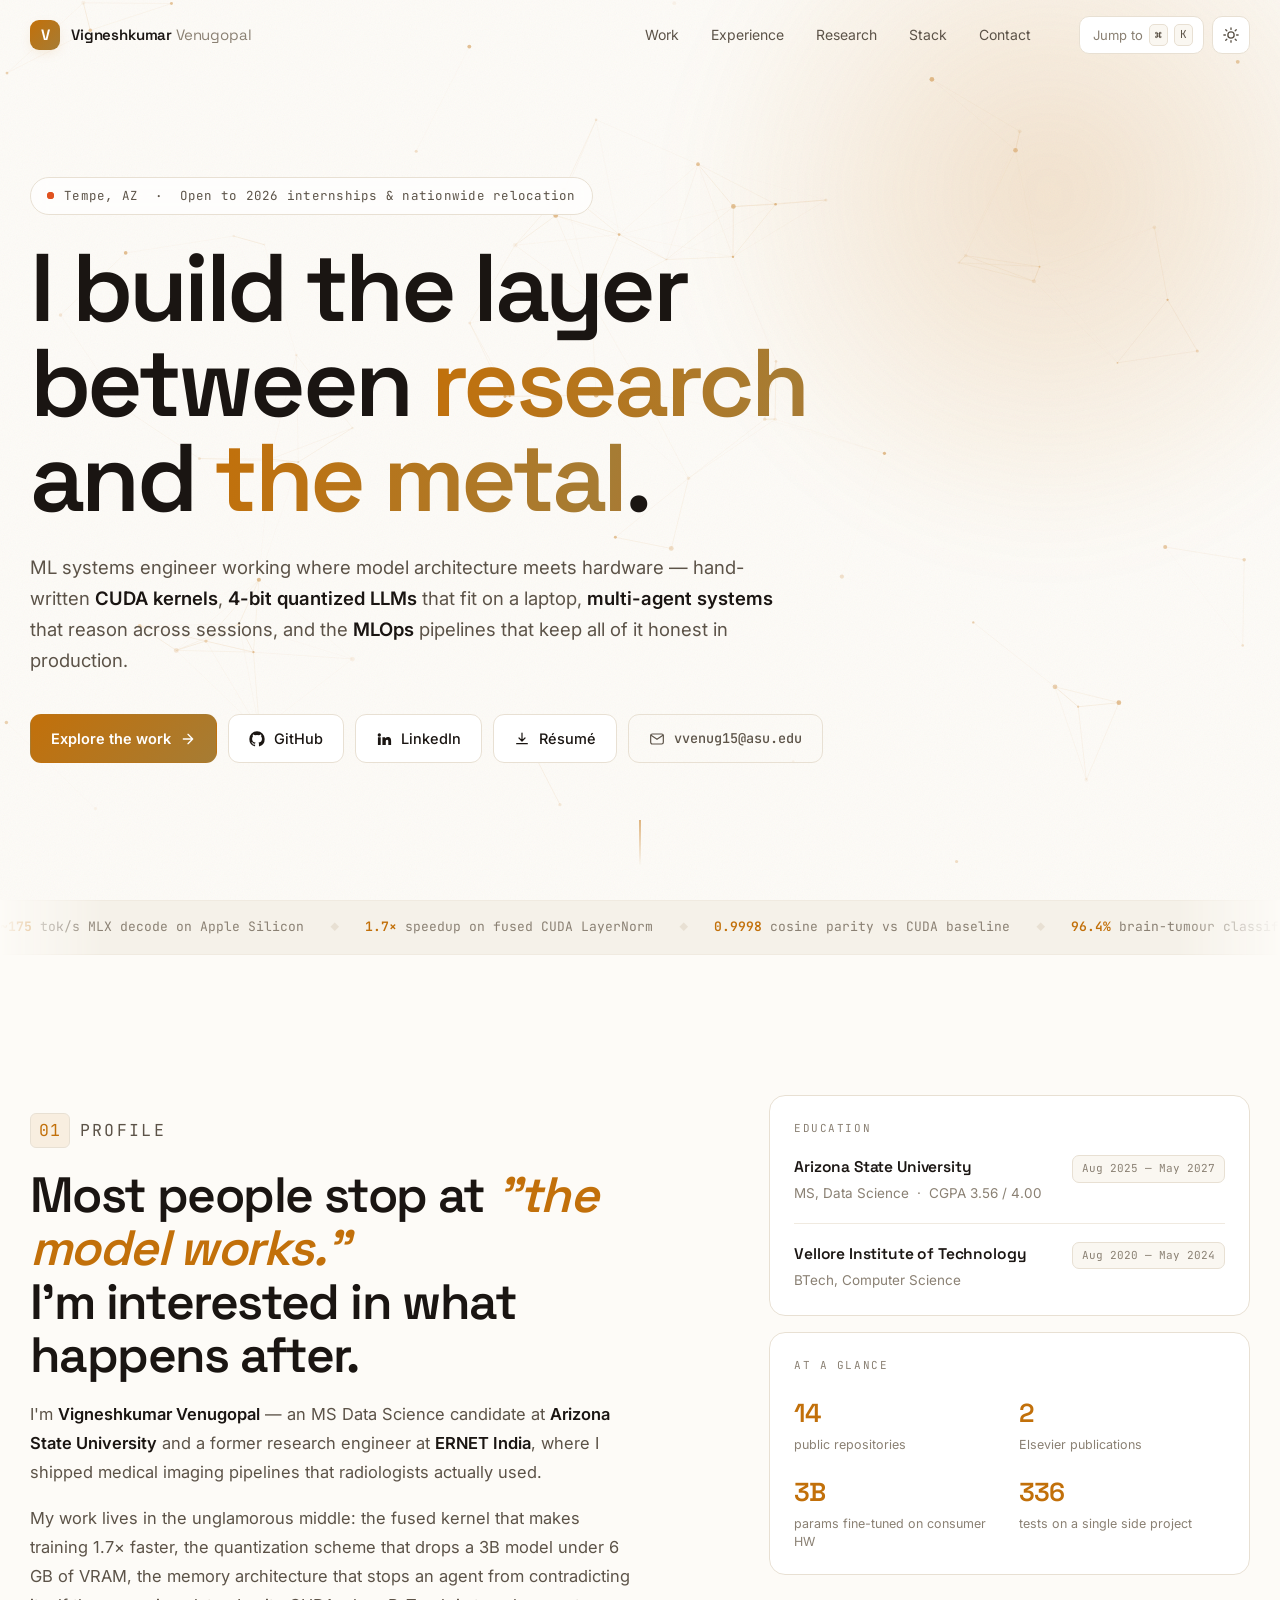
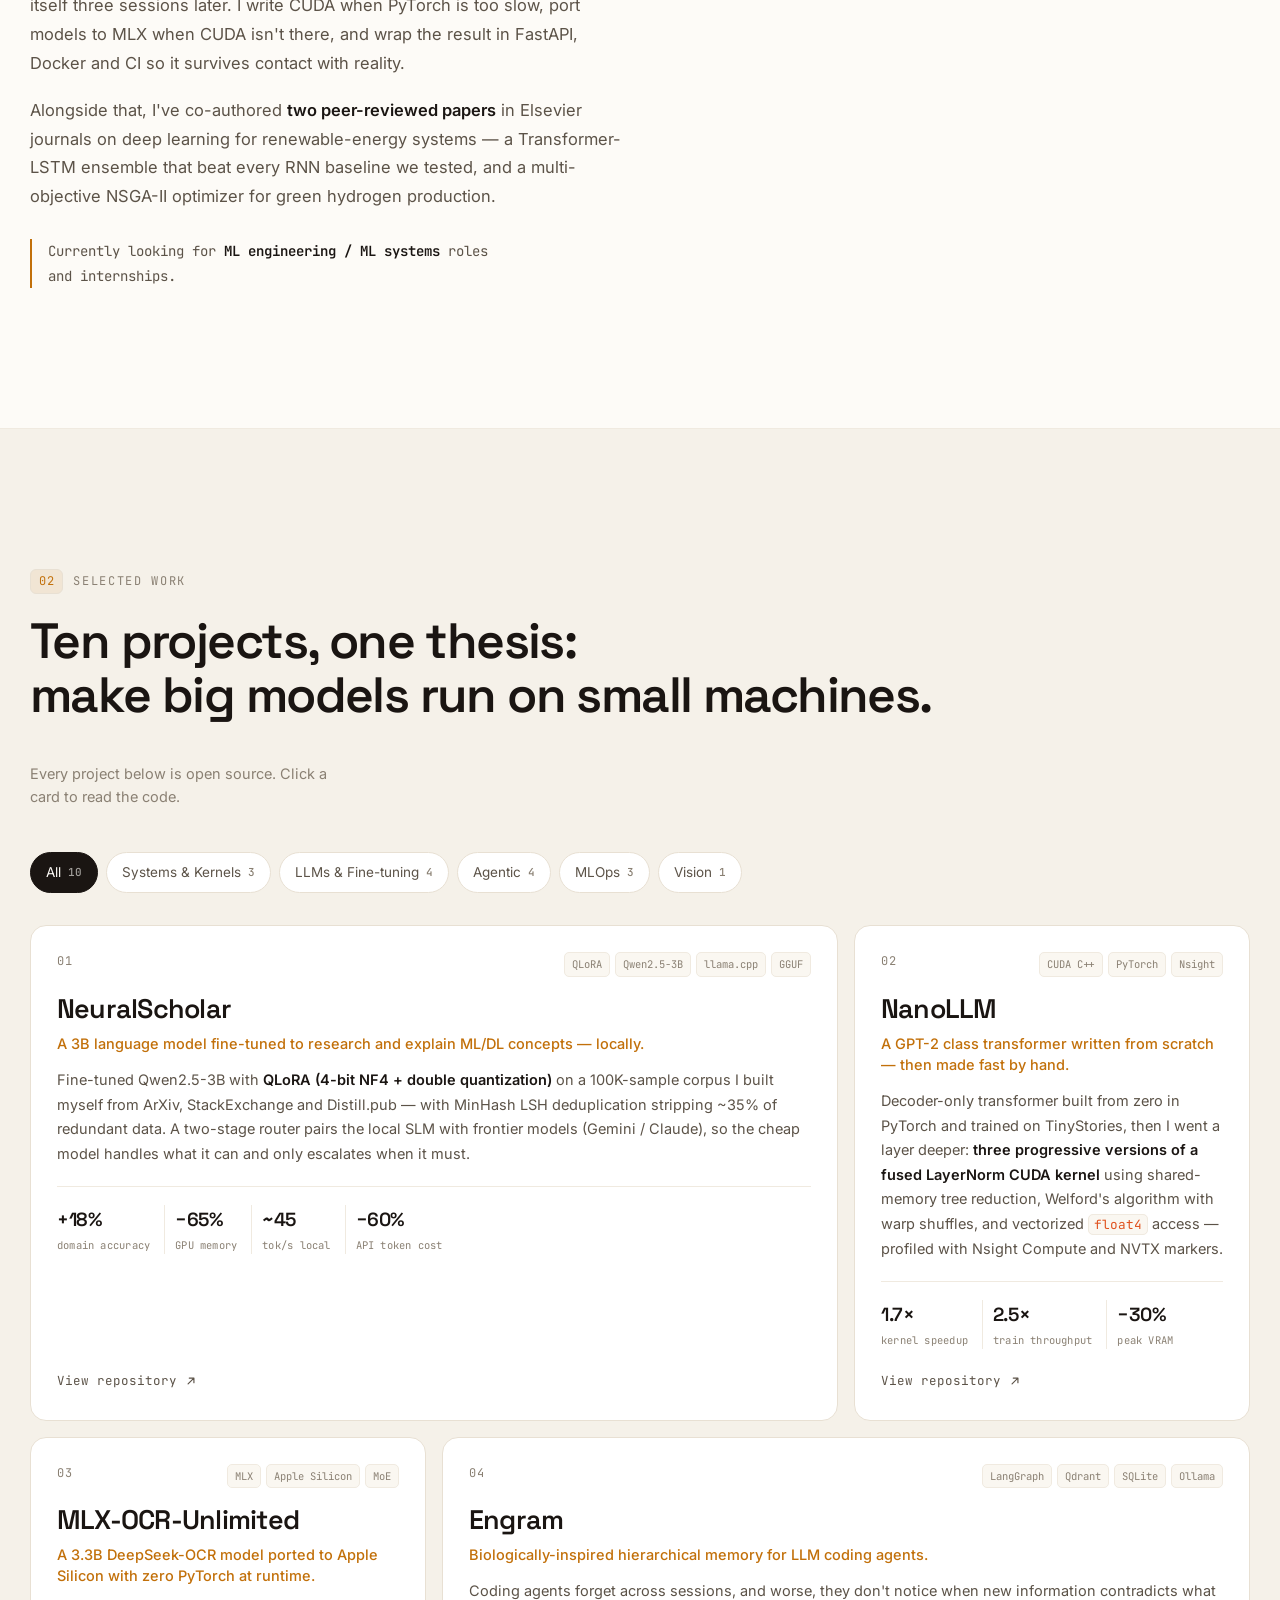
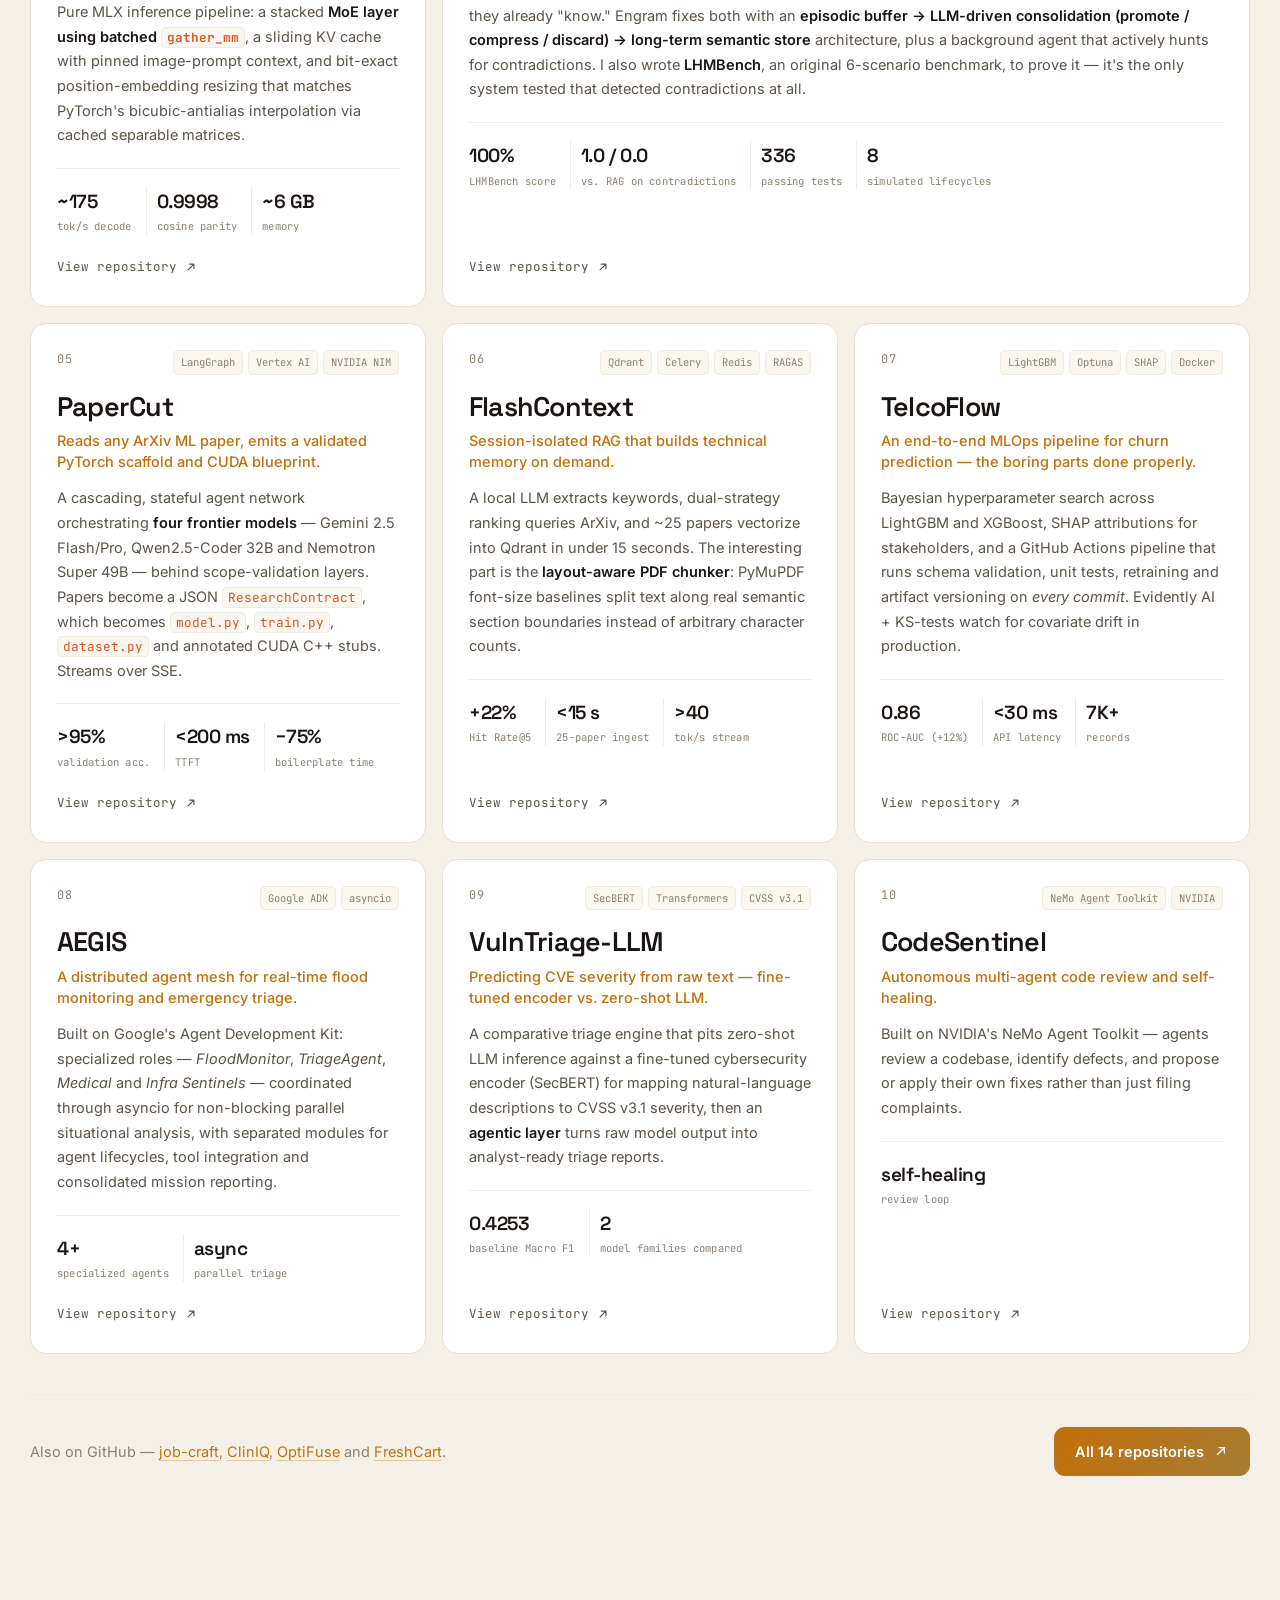
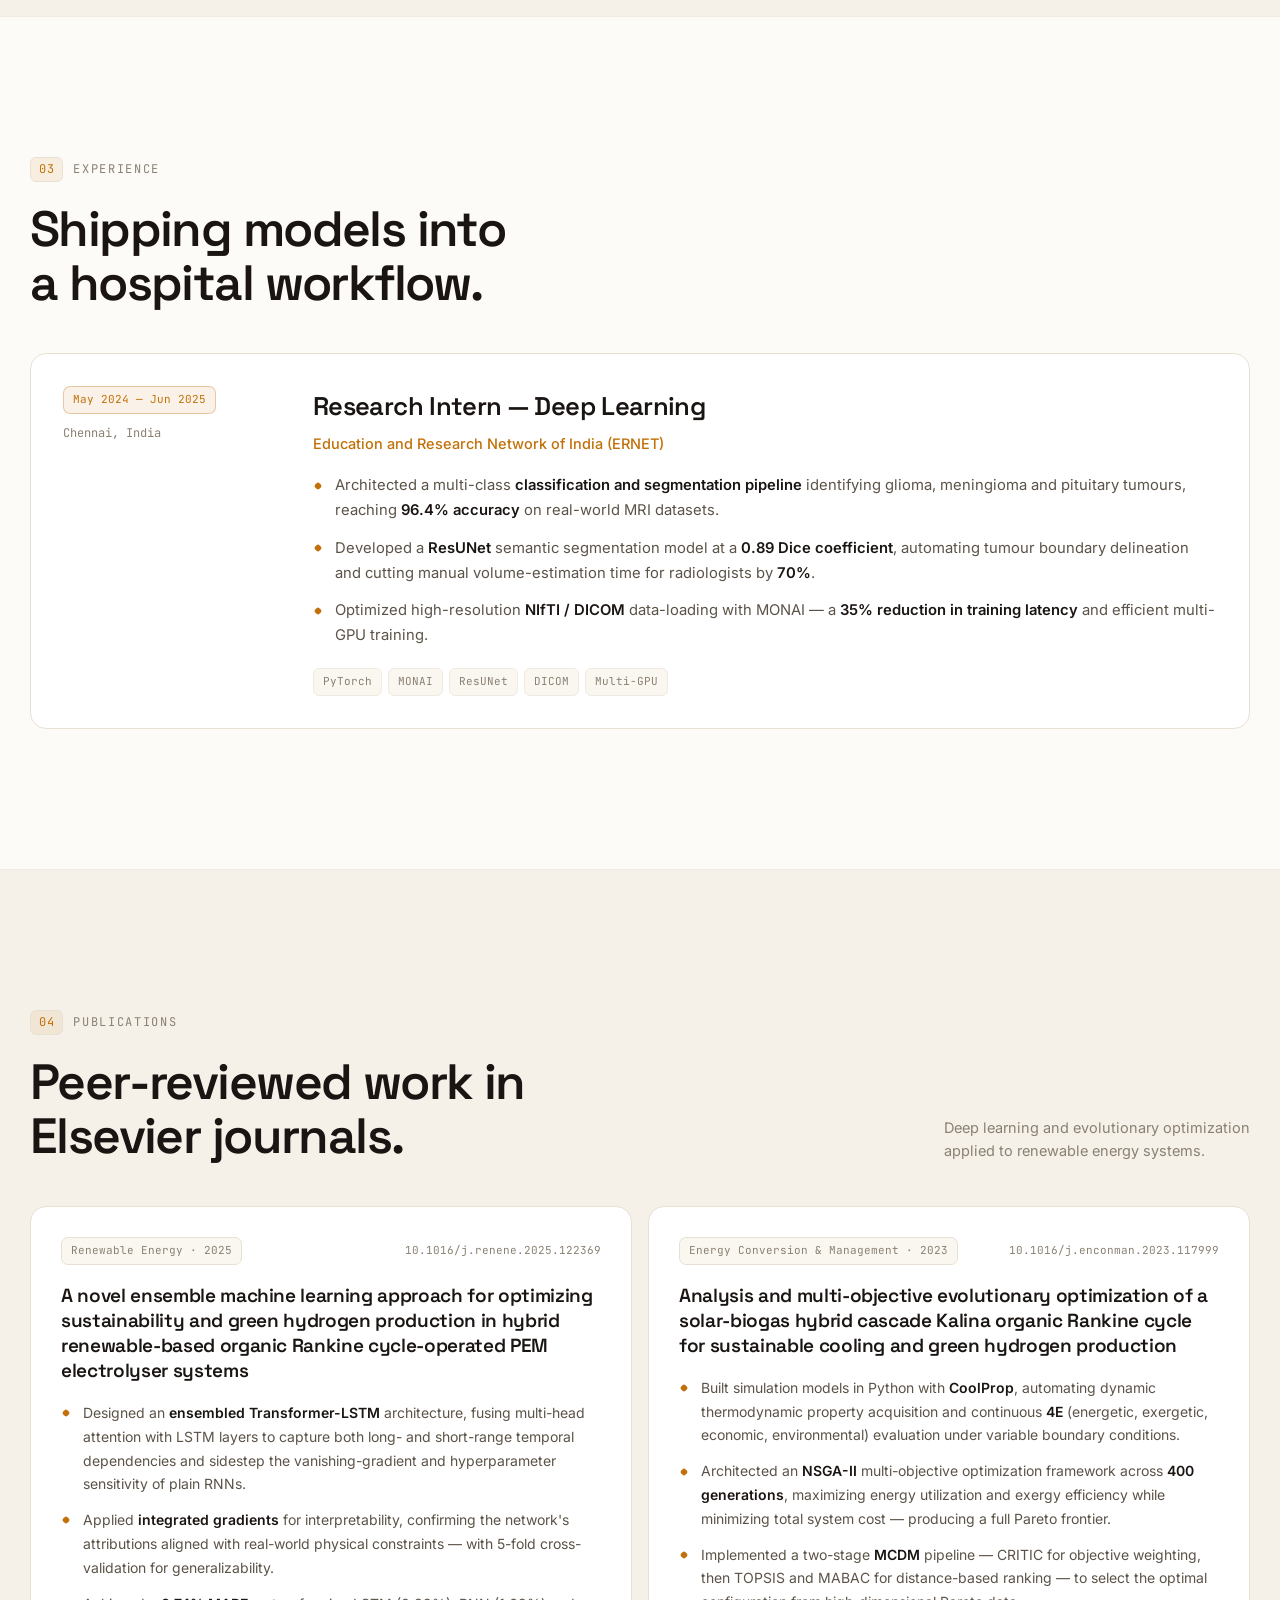
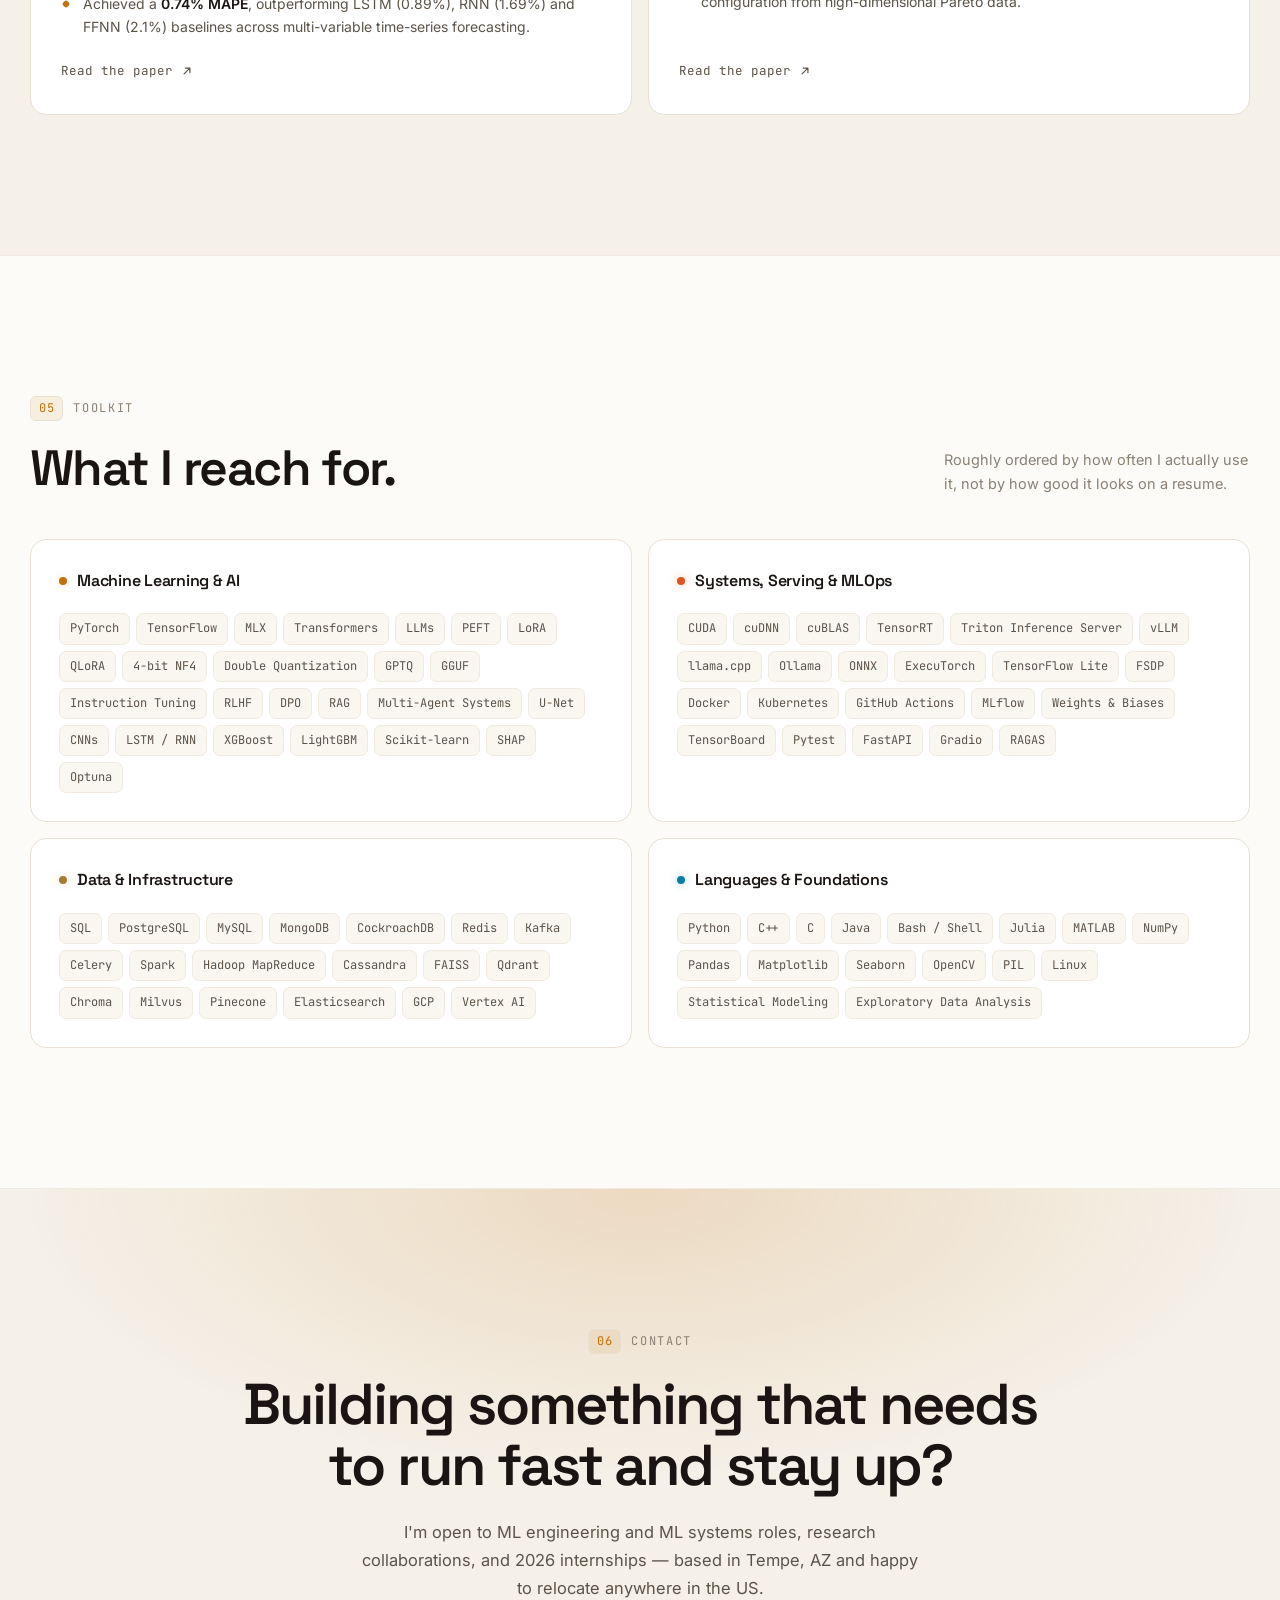
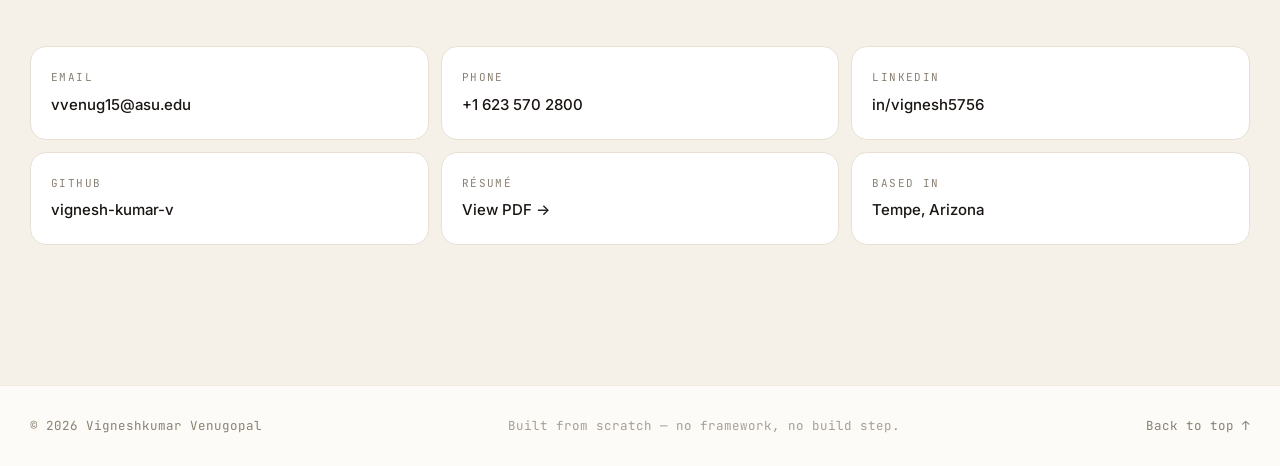
==== commit f5ffe176: "Reskin to Molten Amber, rewrite README Replaces the blue/violet palette with a warm near-black base " ====
--- a/index.html
+++ b/index.html
@@ -6,7 +6,7 @@
 <title>Vigneshkumar Venugopal — ML Systems Engineer</title>
 <meta name="description" content="ML systems engineer building the layer between research and hardware — CUDA kernels, quantized LLMs, agentic architectures and production MLOps. MS Data Science @ Arizona State University.">
 <meta name="author" content="Vigneshkumar Venugopal">
-<meta name="theme-color" content="#0a0b0d">
+<meta name="theme-color" content="#0b0a09">
 
 <meta property="og:type" content="website">
 <meta property="og:title" content="Vigneshkumar Venugopal — ML Systems Engineer">
@@ -23,7 +23,7 @@
 <meta name="twitter:image" content="https://vignesh-kumar-v.github.io/assets/img/og.png">
 
 <link rel="canonical" href="https://vignesh-kumar-v.github.io/">
-<link rel="icon" href="data:image/svg+xml,%3Csvg xmlns='http://www.w3.org/2000/svg' viewBox='0 0 100 100'%3E%3Crect width='100' height='100' rx='22' fill='%230a0b0d'/%3E%3Cpath d='M24 30 L50 74 L76 30' fill='none' stroke='%235b8cff' stroke-width='9' stroke-linecap='round' stroke-linejoin='round'/%3E%3C/svg%3E">
+<link rel="icon" href="data:image/svg+xml,%3Csvg xmlns='http://www.w3.org/2000/svg' viewBox='0 0 100 100'%3E%3Crect width='100' height='100' rx='22' fill='%230b0a09'/%3E%3Cpath d='M24 30 L50 74 L76 30' fill='none' stroke='%23f5a524' stroke-width='9' stroke-linecap='round' stroke-linejoin='round'/%3E%3C/svg%3E">
 
 <link rel="preconnect" href="https://fonts.googleapis.com">
 <link rel="preconnect" href="https://fonts.gstatic.com" crossorigin>
--- a/assets/css/style.css
+++ b/assets/css/style.css
@@ -5,20 +5,25 @@
 
 /* ---------- tokens ---------- */
 :root{
-  --bg:#0a0b0d;
-  --bg-alt:#0d0f13;
-  --surface:#121419;
-  --surface-2:#171a21;
-  --line:#22262f;
-  --line-soft:#1a1e26;
-  --text:#e9ecf3;
-  --text-2:#a8b0c0;
-  --text-3:#6f7788;
-  --accent:#5b8cff;
-  --accent-2:#00d9a5;
-  --accent-3:#c084fc;
-  --accent-soft:rgba(91,140,255,.13);
-  --glow:rgba(91,140,255,.28);
+  --bg:#0b0a09;
+  --bg-alt:#100e0c;
+  --surface:#16130f;
+  --surface-2:#1c1814;
+  --line:#2b2620;
+  --line-soft:#211d18;
+  --text:#f2ede6;
+  --text-2:#b8ada0;
+  --text-3:#7d7367;
+  --accent:#f5a524;
+  --accent-2:#ff6b35;
+  --accent-3:#e8c07d;
+  --accent-soft:rgba(245,165,36,.13);
+  --glow:rgba(245,165,36,.28);
+  --canvas-node-rgb:255,190,110;
+  --canvas-link-rgb:245,165,36;
+  --on-accent:#12100c;
+  --dot-4:#7dd3fc;
+  --dot-4-glow:rgba(125,211,252,.4);
   --shadow:0 24px 60px -24px rgba(0,0,0,.85);
 
   --f-display:'Space Grotesk',ui-sans-serif,system-ui,sans-serif;
@@ -31,21 +36,26 @@
 }
 
 [data-theme="light"]{
-  --bg:#fbfbfd;
-  --bg-alt:#f3f4f8;
+  --bg:#fdfbf7;
+  --bg-alt:#f5f1e9;
   --surface:#ffffff;
-  --surface-2:#f7f8fb;
-  --line:#e2e5ec;
-  --line-soft:#eceef3;
-  --text:#0f1218;
-  --text-2:#4c5566;
-  --text-3:#7d8698;
-  --accent:#3563e9;
-  --accent-2:#029e79;
-  --accent-3:#8b45d8;
-  --accent-soft:rgba(53,99,233,.09);
-  --glow:rgba(53,99,233,.18);
-  --shadow:0 20px 50px -26px rgba(15,18,24,.28);
+  --surface-2:#faf7f1;
+  --line:#e8e0d3;
+  --line-soft:#f0eae0;
+  --text:#1a1512;
+  --text-2:#5c5348;
+  --text-3:#8a8073;
+  --accent:#c2700a;
+  --accent-2:#e0521f;
+  --accent-3:#a67c34;
+  --accent-soft:rgba(194,112,10,.09);
+  --glow:rgba(194,112,10,.18);
+  --canvas-node-rgb:194,112,10;
+  --canvas-link-rgb:194,112,10;
+  --on-accent:#ffffff;
+  --dot-4:#0a7ea4;
+  --dot-4-glow:rgba(10,126,164,.35);
+  --shadow:0 20px 50px -26px rgba(60,40,15,.28);
 }
 
 /* ---------- reset ---------- */
@@ -62,7 +72,7 @@
 a{color:inherit;text-decoration:none}
 button{font:inherit;color:inherit;background:none;border:none;cursor:pointer}
 ul{list-style:none}
-::selection{background:var(--accent);color:#fff}
+::selection{background:var(--accent);color:var(--on-accent)}
 
 :focus-visible{outline:2px solid var(--accent);outline-offset:3px;border-radius:4px}
 
@@ -108,7 +118,7 @@
 .nav__mark{
   width:30px;height:30px;display:grid;place-items:center;border-radius:9px;
   background:linear-gradient(135deg,var(--accent),var(--accent-3));
-  color:#fff;font-size:15px;font-weight:700;
+  color:var(--on-accent);font-size:15px;font-weight:700;
   box-shadow:0 4px 14px -4px var(--glow);
 }
 .nav__name{font-size:15px}
@@ -212,7 +222,7 @@
 .btn:hover{transform:translateY(-2px);border-color:var(--accent);box-shadow:0 10px 26px -14px var(--glow)}
 .btn--primary{
   background:linear-gradient(135deg,var(--accent),var(--accent-3));
-  border-color:transparent;color:#fff;font-weight:600;
+  border-color:transparent;color:var(--on-accent);font-weight:600;
 }
 .btn--primary:hover{box-shadow:0 14px 32px -12px var(--glow)}
 .btn--ghost{background:transparent;font-family:var(--f-mono);font-size:13.5px;color:var(--text-2)}
@@ -426,9 +436,9 @@
   display:flex;align-items:center;gap:10px;margin-bottom:20px;
 }
 .dot{width:8px;height:8px;border-radius:50%;background:var(--accent);box-shadow:0 0 10px var(--glow)}
-.dot--2{background:var(--accent-2);box-shadow:0 0 10px rgba(0,217,165,.4)}
-.dot--3{background:var(--accent-3);box-shadow:0 0 10px rgba(192,132,252,.4)}
-.dot--4{background:#f0a35e;box-shadow:0 0 10px rgba(240,163,94,.4)}
+.dot--2{background:var(--accent-2);box-shadow:0 0 10px rgba(255,107,53,.4)}
+.dot--3{background:var(--accent-3);box-shadow:0 0 10px rgba(232,192,125,.4)}
+.dot--4{background:var(--dot-4,#f0a35e);box-shadow:0 0 10px var(--dot-4-glow,rgba(240,163,94,.4))}
 .pills{display:flex;flex-wrap:wrap;gap:6px}
 .pills span{
   font-family:var(--f-mono);font-size:12px;padding:5px 10px;border-radius:7px;
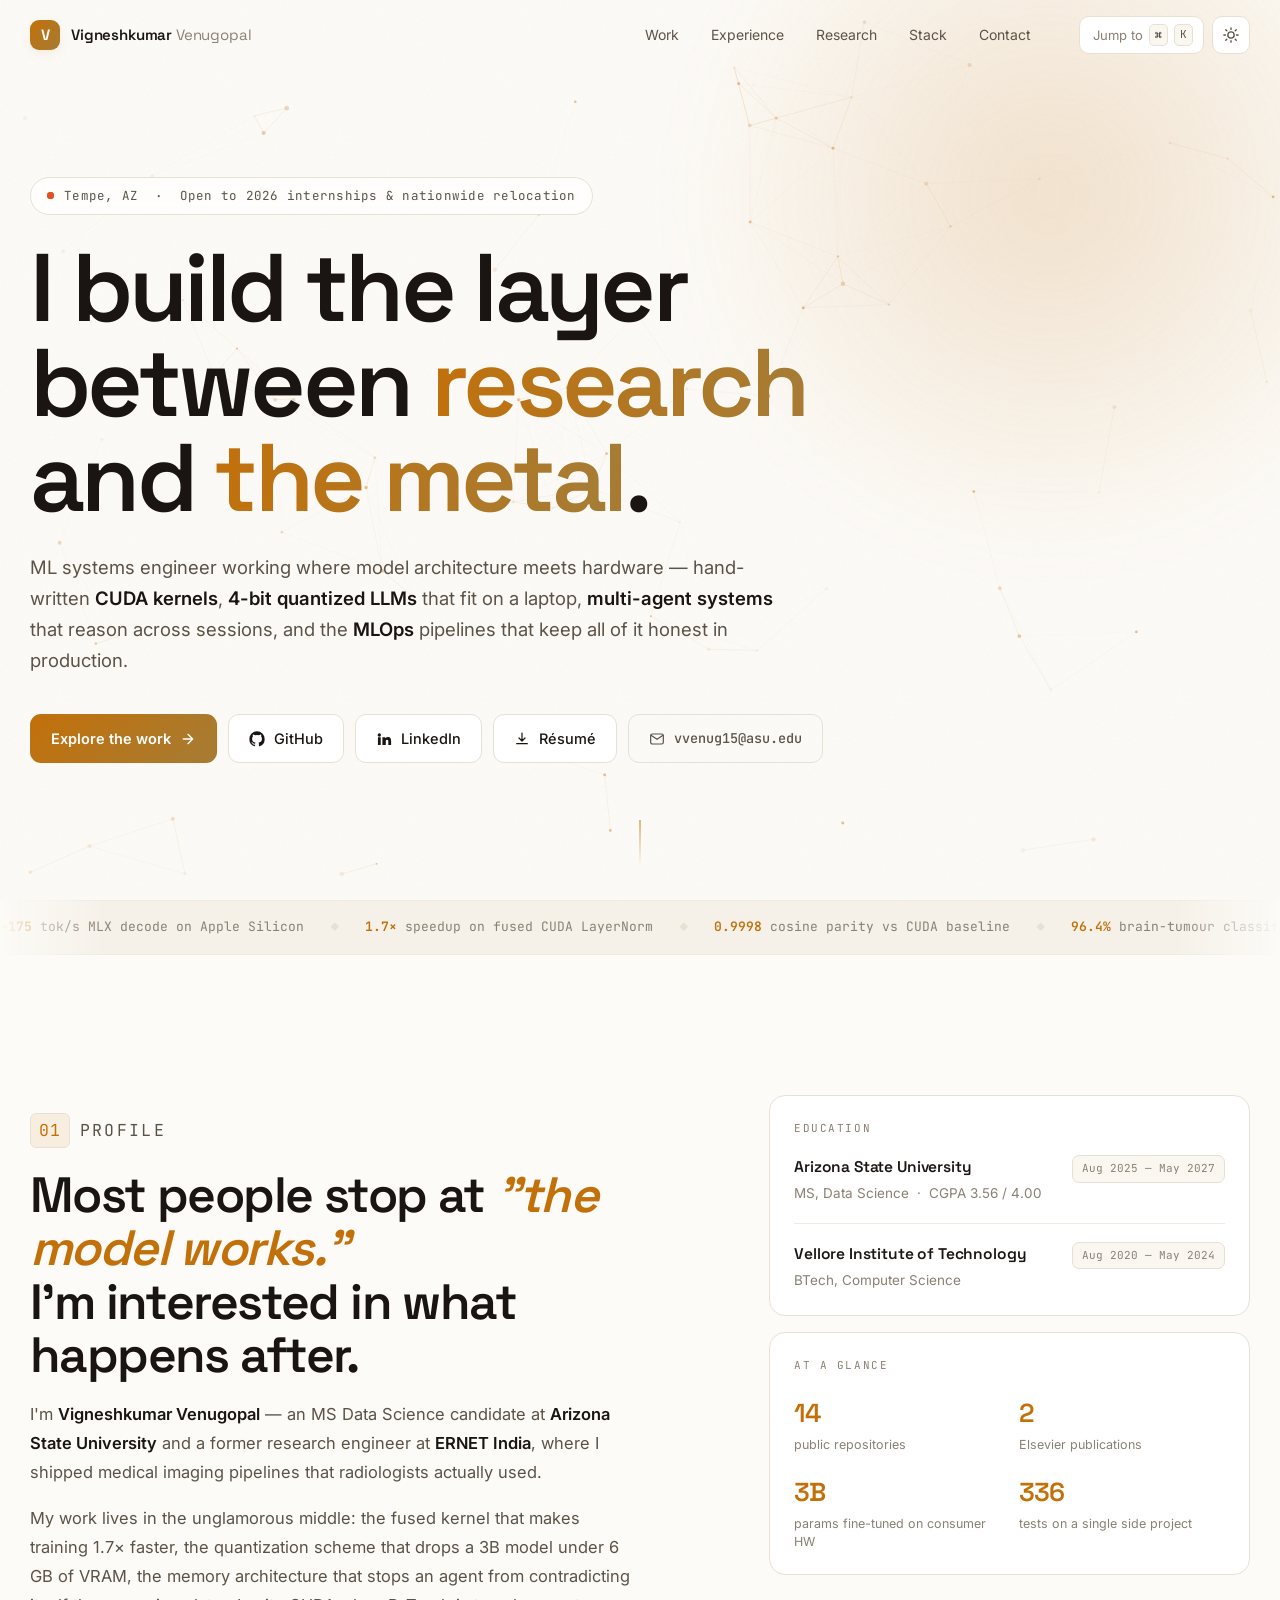
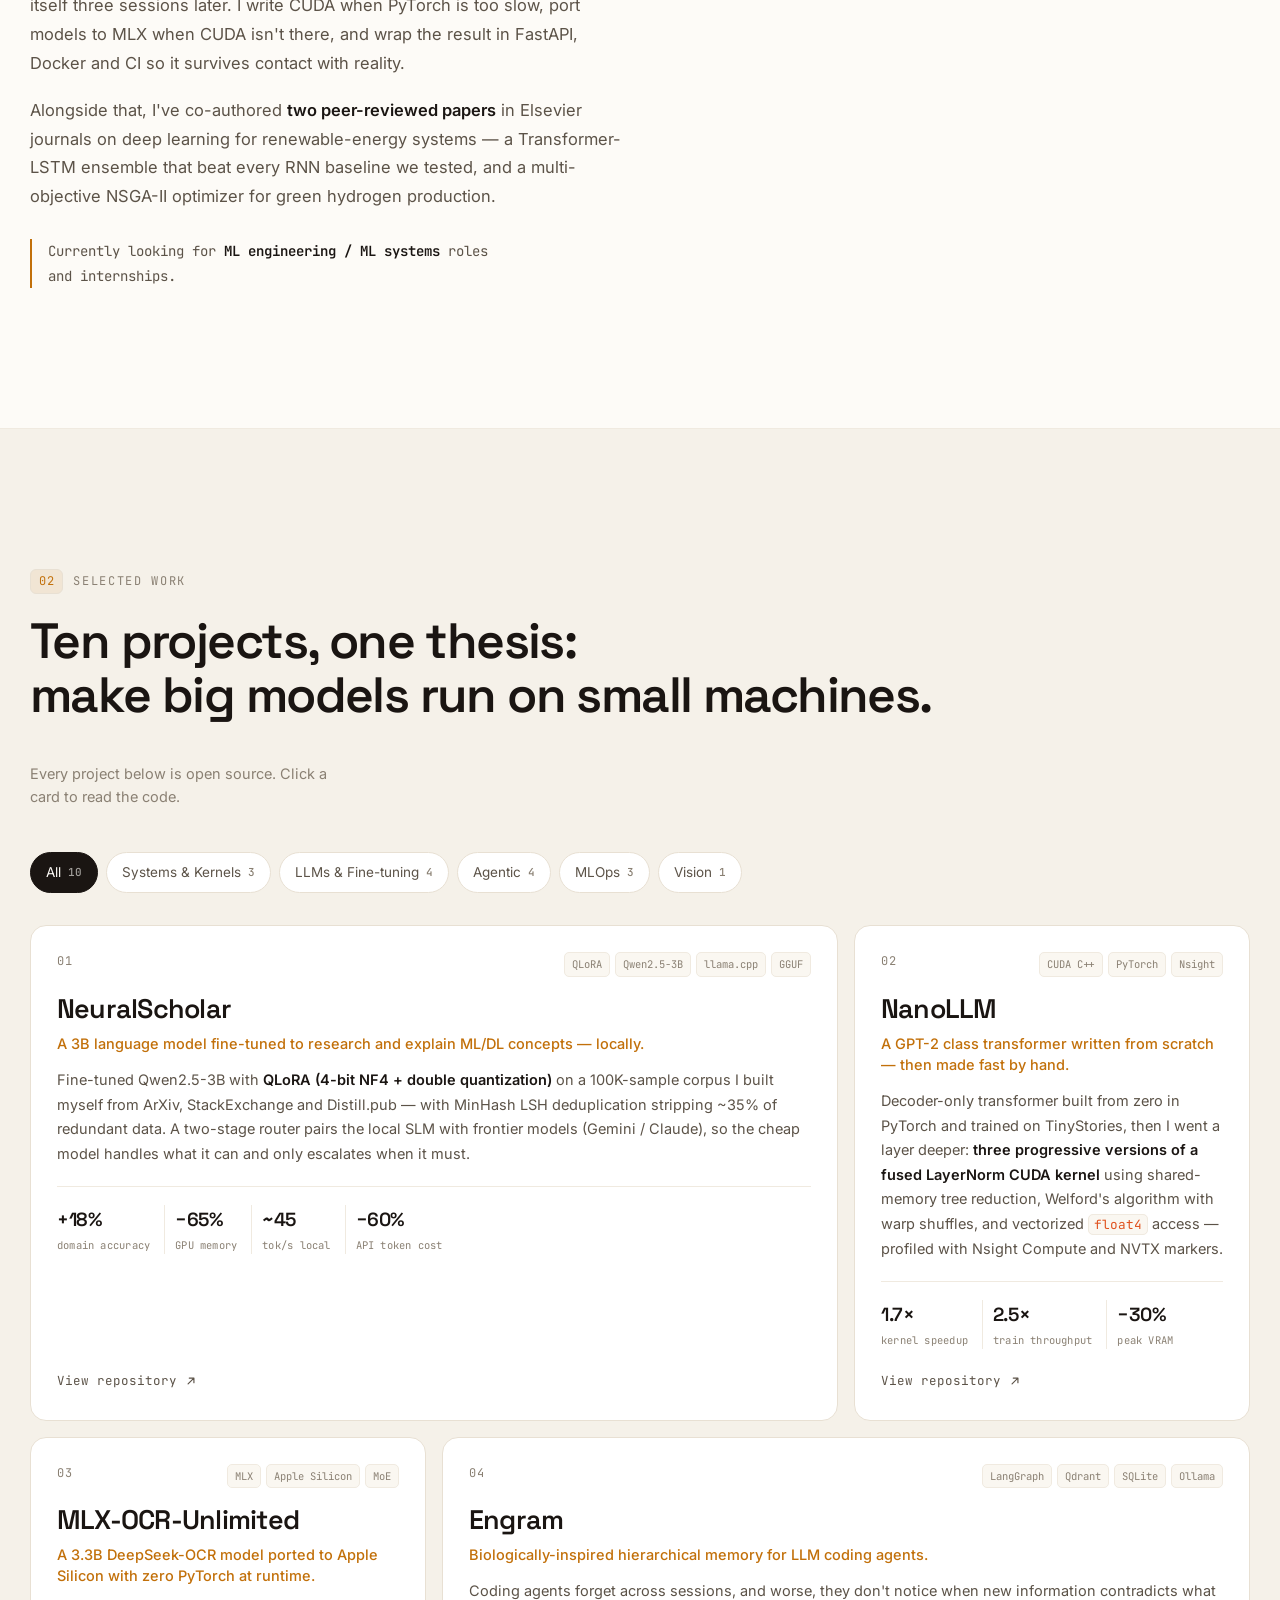
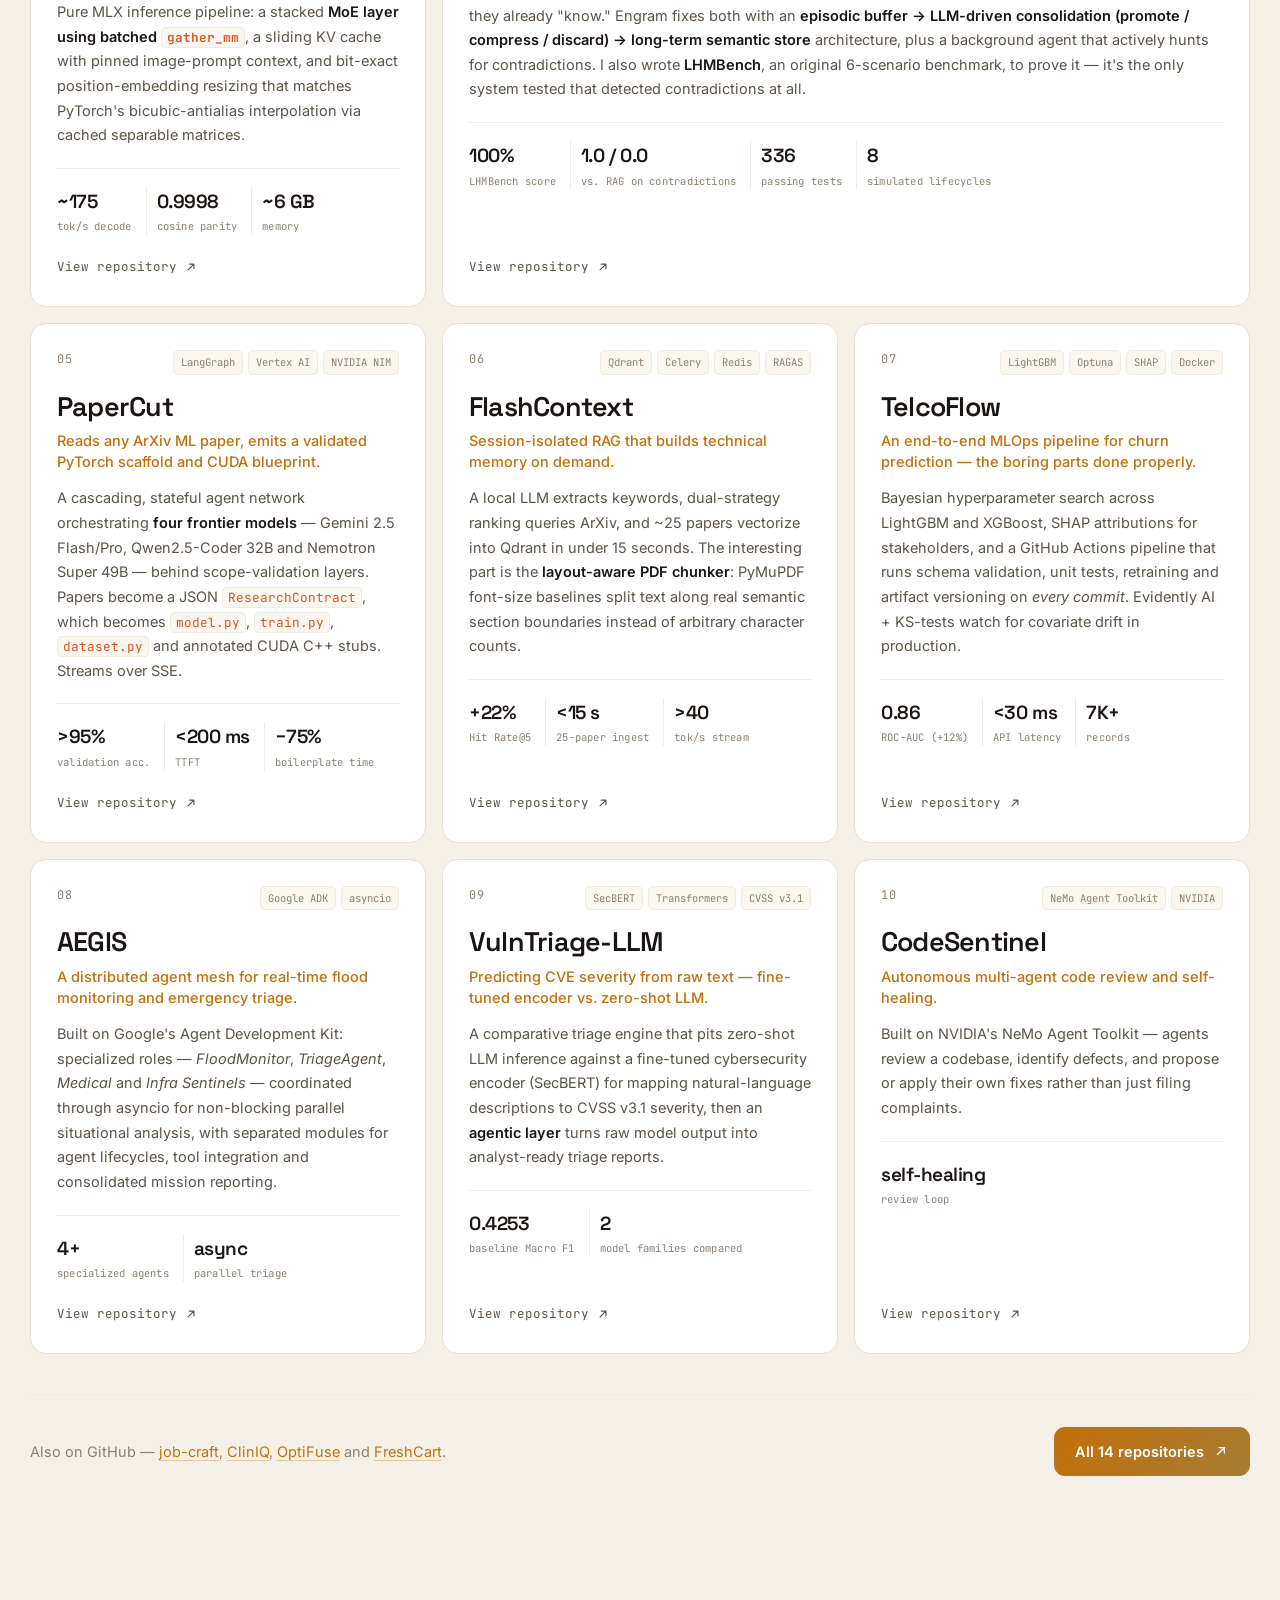
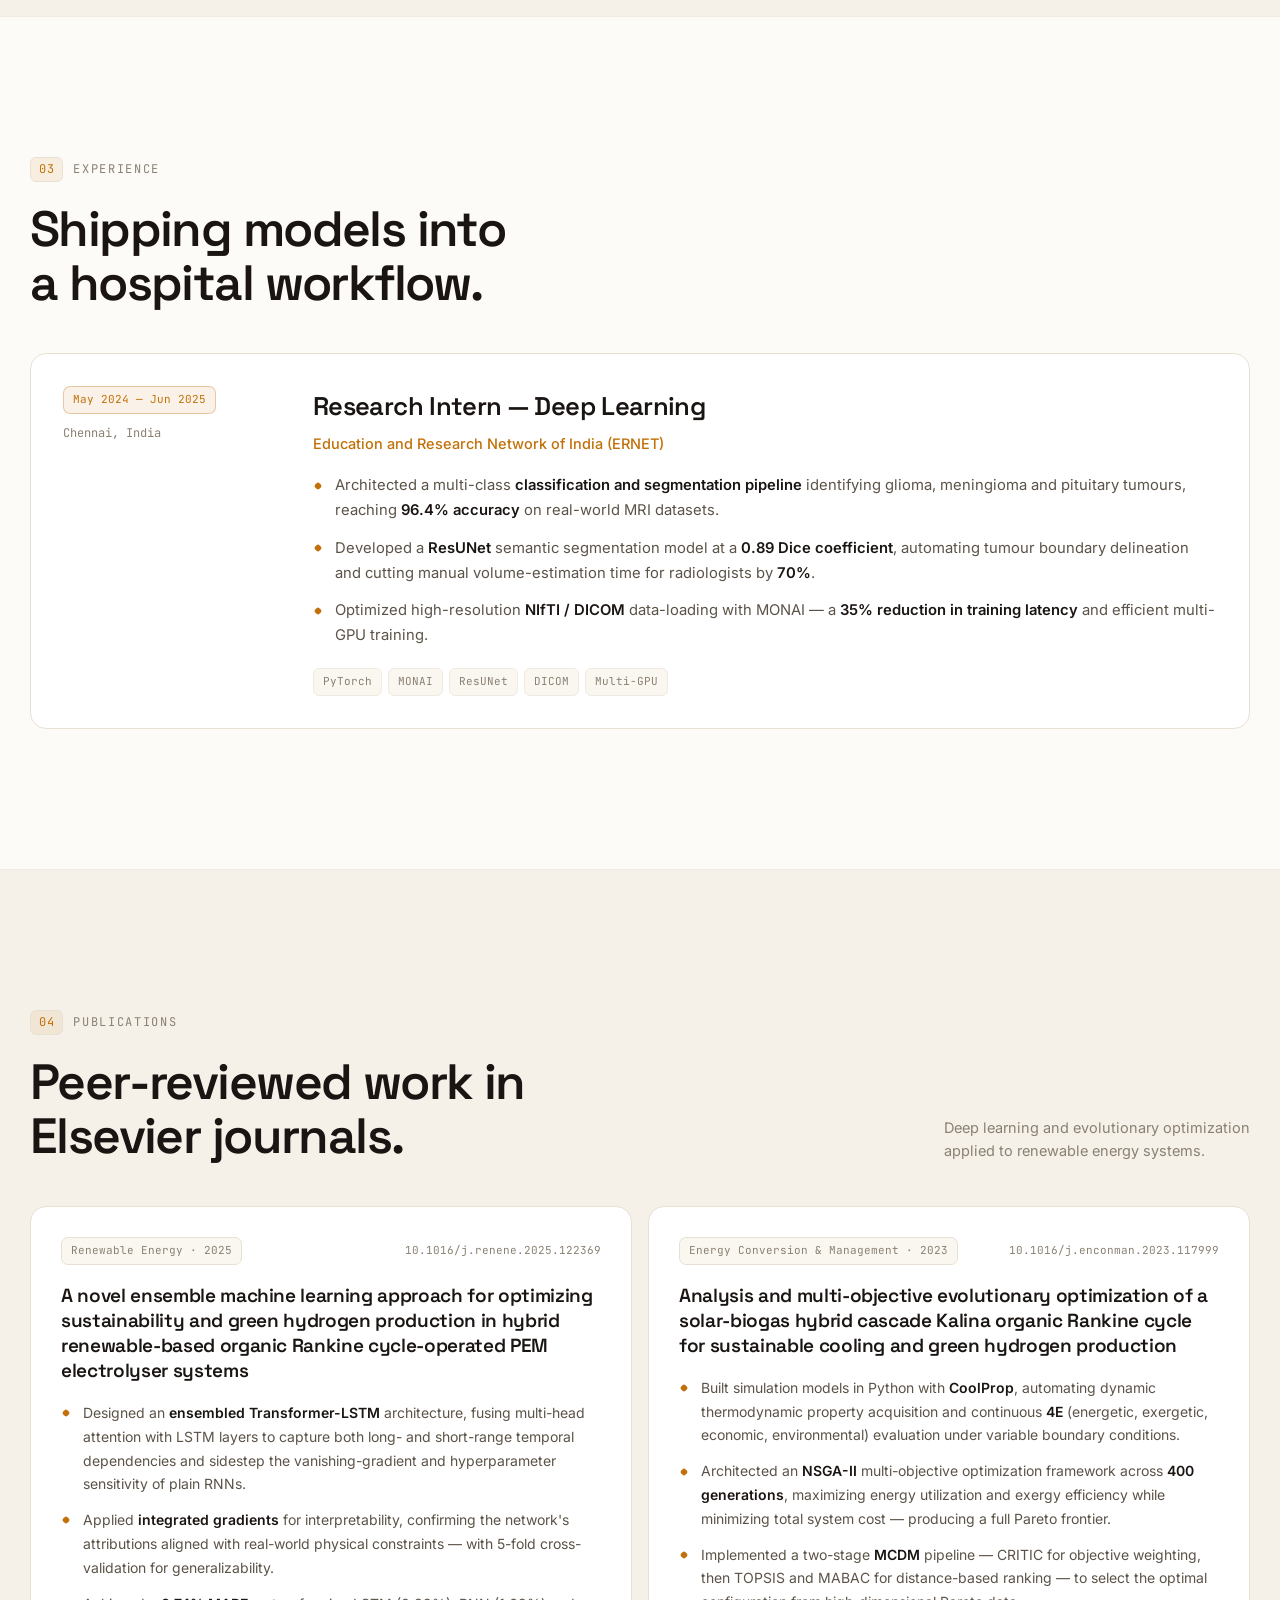
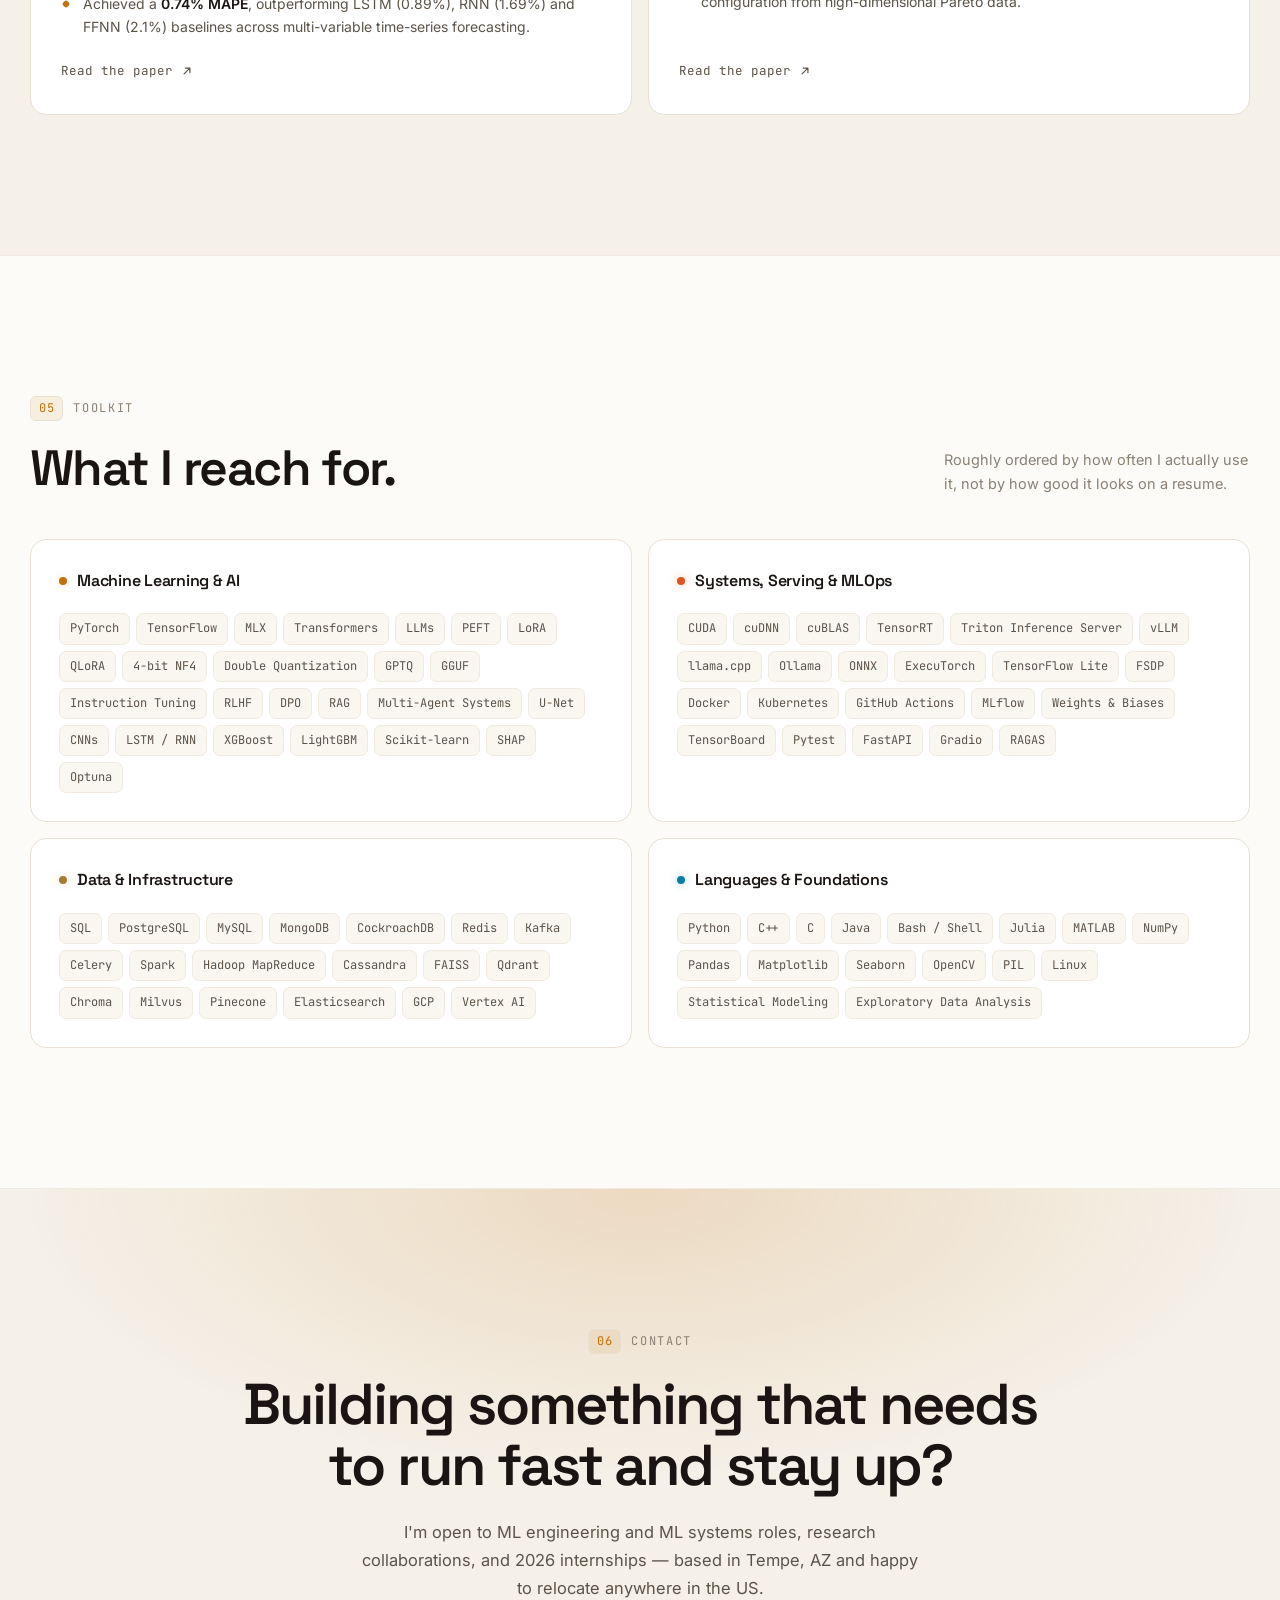
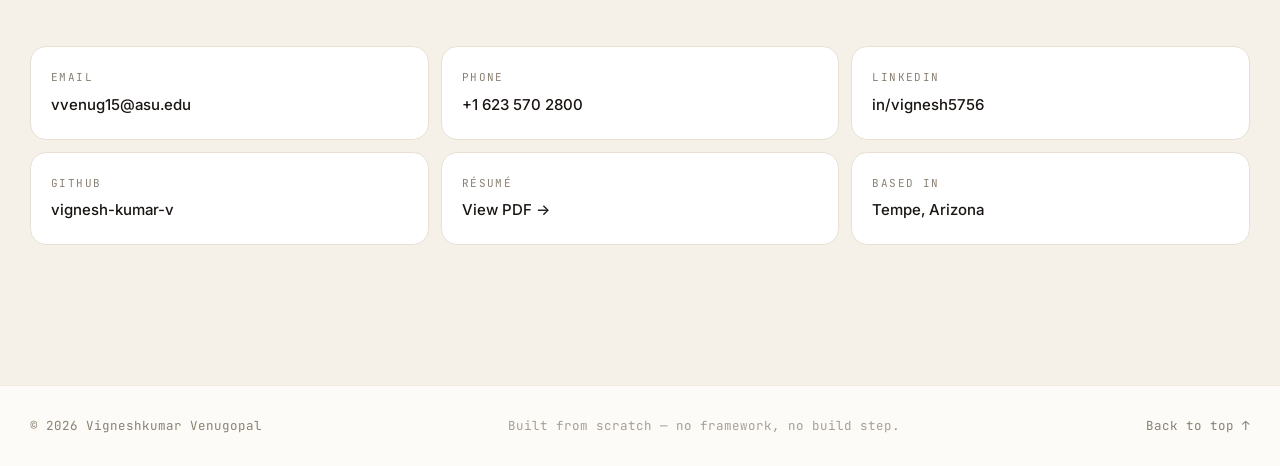
==== commit 6b133fd8: "Add analytics scaffolding and tracked share links Cloudflare Web Analytics: cookieless, no consent b" ====
--- a/index.html
+++ b/index.html
@@ -687,5 +687,6 @@
 <div class="toast" id="toast" role="status" aria-live="polite"></div>
 
 <script src="assets/js/main.js"></script>
+<script src="assets/js/analytics.js"></script>
 </body>
 </html>
